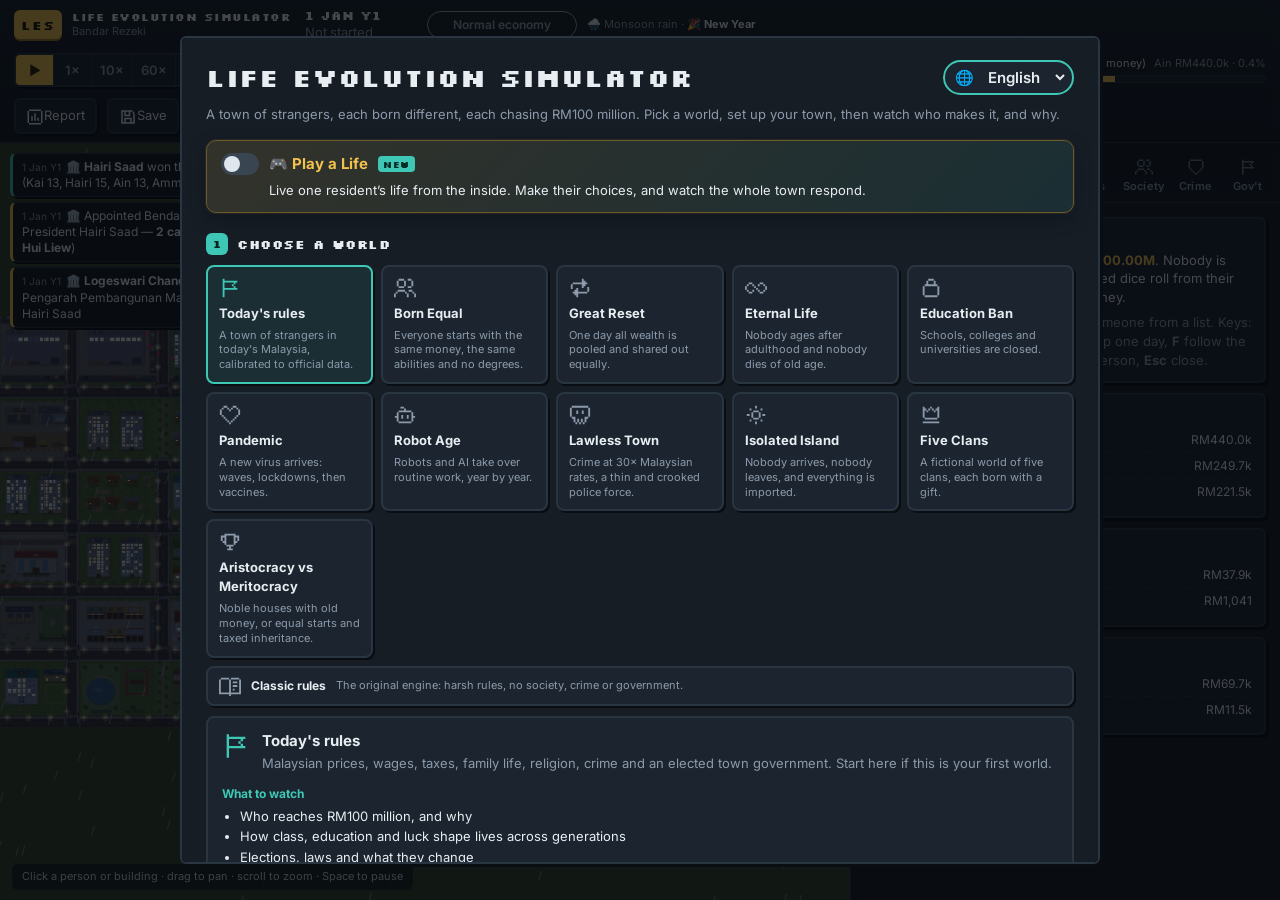
==== index.html @ 6467f747 "Art upgrade Phase 4: every home kind in every country ChatGPT batch P4 (modern furniture, MY/UK/US/C" ====
<!doctype html>
<html lang="en">
<head>
<meta charset="utf-8">
<meta name="viewport" content="width=device-width, initial-scale=1">
<title>Life Evolution Simulator</title>
<link rel="preconnect" href="https://fonts.googleapis.com">
<link rel="preconnect" href="https://fonts.gstatic.com" crossorigin>
<link href="https://fonts.googleapis.com/css2?family=Inter:wght@400;500;600;700&family=Silkscreen:wght@400;700&display=swap" rel="stylesheet">
<link rel="stylesheet" href="css/style.css">
</head>
<body>
<div id="app">
  <header id="topbar">
    <div class="brand">
      <div class="logo">LES</div>
      <div>
        <div class="title" data-i18n="ui.appTitle">Life Evolution Simulator</div>
        <div class="sub" id="town-sub">Bandar Rezeki · demo</div>
      </div>
    </div>
    <div class="clock">
      <div id="date-text">1 Jan Y1</div>
      <div id="time-text" class="muted">06:00</div>
    </div>
    <div id="scn-badge" class="hidden"></div>
    <button id="play-badge" class="play-badge hidden" type="button"></button>
    <div id="town-switch" class="hidden" role="group" aria-label="Town" data-i18n-aria="ui.aria.town"></div>
    <div id="regime" class="badge">Normal economy</div>
    <div id="mood" class="infl"></div>
    <div id="speed" class="speed" role="group" aria-label="Simulation speed" data-i18n-aria="ui.aria.speed"></div>
    <button id="btn-step" class="ghost" title="Advance one day (S)" data-i18n-title="ui.step.tip" data-i18n="ui.step">+1 day</button>
    <button id="btn-cast" class="ghost" title="Create your own person and add them to the town now (P). Your saved people are in the Leaders tab → ★ My cast." data-i18n-title="ui.cast.tip" data-i18n="ui.cast">＋ Person</button>
    <div id="kpis" class="kpis"></div>
    <div id="goal" class="goal"></div>
    <button id="btn-report" class="ghost" data-icon="chart" title="Open the simulation report in a new tab" data-i18n-title="ui.report.tip" data-i18n-aria="ui.report"><span data-i18n="ui.report">Report</span></button>
    <button id="btn-save" class="ghost" data-icon="save" title="Save this world to a file (load it from the New world screen)" data-i18n-title="ui.save.tip" data-i18n-aria="ui.save"><span data-i18n="ui.save">Save</span></button>
    <button id="btn-new" class="primary" title="Create a new world" data-i18n-title="ui.new.tip" data-i18n="ui.new">New world</button>
  </header>
  <main>
    <section id="map-wrap">
      <canvas id="map" aria-label="Town map. Click a person to inspect them." data-i18n-aria="ui.map.aria"></canvas>
      <div id="map-tools">
        <button data-z="in" title="Zoom in" aria-label="Zoom in" data-i18n-title="ui.zoomIn" data-i18n-aria="ui.zoomIn" data-icon="plus"></button>
        <button data-z="out" title="Zoom out" aria-label="Zoom out" data-i18n-title="ui.zoomOut" data-i18n-aria="ui.zoomOut" data-icon="minus"></button>
        <button data-z="fit" title="Fit town" aria-label="Fit town" data-i18n-title="ui.fit" data-i18n-aria="ui.fit" data-icon="expand"></button>
        <div class="vol-wrap">
          <button data-z="sound" id="btn-sound" title="Music &amp; sound effects (off by default)" aria-label="Sound" data-i18n-title="ui.sound.tip" data-i18n-aria="ui.sound" data-icon="volume-x"></button>
          <div id="vol-pop" class="hidden">
            <label title="Music volume" data-i18n-title="ui.vol.music">🎵<input type="range" id="vol-music" min="0" max="100" step="1" aria-label="Music volume" data-i18n-aria="ui.vol.music"></label>
            <label title="Sound effects volume" data-i18n-title="ui.vol.sfx">🔔<input type="range" id="vol-sfx" min="0" max="100" step="1" aria-label="Sound effects volume" data-i18n-aria="ui.vol.sfx"></label>
          </div>
        </div>
        <select id="overlay" title="Map overlay" aria-label="Map overlay" data-i18n-title="ui.overlay" data-i18n-aria="ui.overlay"></select>
        <button data-z="director" id="btn-director" title="Director mode: the camera jumps to the most interesting moments" aria-label="Director mode" data-i18n-title="ui.director.tip" data-i18n-aria="ui.director" data-icon="film"></button>
        <button data-z="room" id="btn-room" title="Inside view: while you follow someone who is at home, see inside their home" aria-label="Inside view" data-i18n-title="ui.room.tip" data-i18n-aria="ui.room" data-icon="home"></button>
      </div>
      <div id="toasts" aria-live="polite"></div>
      <div id="tooltip" class="hidden"></div>
      <div id="caption" class="hidden"></div>
      <div id="room-note" class="hidden" data-i18n="ui.room.speed">Inside view resumes at 60× or slower</div>
      <div id="map-hint" data-i18n="ui.mapHint">Click a person or building · drag to pan · scroll to zoom · Space to pause</div>
    </section>
    <aside id="side">
      <nav id="tabs">
        <button data-tab="life" data-icon="human" title="Play a Life: your character" data-i18n-title="ui.tab.life.tip" class="hidden"><span data-i18n="life.tab">My life</span></button>
        <button data-tab="person" data-icon="user" title="The selected person" data-i18n-title="ui.tab.person.tip" class="active"><span data-i18n="ui.tab.person">Person</span></button>
        <button data-tab="leaders" data-icon="trophy" title="Leaderboards and search" data-i18n-title="ui.tab.leaders.tip"><span data-i18n="ui.tab.leaders">Leaders</span></button>
        <button data-tab="feed" data-icon="notes" title="What is happening in town" data-i18n-title="ui.tab.feed.tip"><span data-i18n="ui.tab.feed">Events</span></button>
        <button data-tab="place" data-icon="building" title="The selected building" data-i18n-title="ui.tab.place.tip"><span data-i18n="ui.tab.place">Place</span></button>
        <button data-tab="stats" data-icon="chart" title="Town statistics and charts" data-i18n-title="ui.tab.stats.tip"><span data-i18n="ui.tab.stats">Stats</span></button>
        <button data-tab="society" data-icon="users" title="Class, ethnicity and religion" data-i18n-title="ui.tab.society.tip"><span data-i18n="ui.tab.society">Society</span></button>
        <button data-tab="crime" data-icon="shield" title="Crime, police and justice" data-i18n-title="ui.tab.crime.tip"><span data-i18n="ui.tab.crime">Crime</span></button>
        <button data-tab="gov" data-icon="flag" title="Government, council and treasury" data-i18n-title="ui.tab.gov.tip"><span data-i18n="ui.tab.gov">Gov't</span></button>
      </nav>
      <div id="tab-life" class="tab"></div>
      <div id="tab-person" class="tab active"></div>
      <div id="tab-leaders" class="tab">
        <div class="tab-tools">
          <input id="search" type="search" placeholder="Search people by name…" data-i18n-placeholder="ui.search" data-i18n-aria="ui.search" autocomplete="off">
          <div class="seg wrap" id="lb-mode"><button data-mode="alive" class="on" title="Richest people alive now" data-i18n-title="ui.lb.alive.tip" data-i18n="ui.lb.alive">💰 Richest</button><button data-mode="all" title="Highest net worth ever reached" data-i18n-title="ui.lb.all.tip" data-i18n="ui.lb.all">All-time</button><button data-mode="poor" title="The 10 adults with the lowest net worth now (debts count against it)" data-i18n-title="ui.lb.poor.tip" data-i18n="ui.lb.poor">📉 Poorest</button><button data-mode="happy" title="Happiest adults" data-i18n-title="ui.lb.happy.tip" data-i18n="ui.lb.happy">😊 Happiest</button><button data-mode="family" title="Most children" data-i18n-title="ui.lb.family.tip" data-i18n="ui.lb.family">👪 Family</button><button data-mode="fit" title="Fittest: average strength, endurance and agility" data-i18n-title="ui.lb.fit.tip" data-i18n="ui.lb.fit">💪 Fittest</button><button data-mode="goals" title="Most life goals achieved" data-i18n-title="ui.lb.goals.tip" data-i18n="ui.lb.goals">🎯 Goals</button><button data-mode="cast" title="Your own characters: create them and follow their lives" data-i18n-title="ui.lb.cast.tip" data-i18n="ui.lb.cast">★ My cast</button><button data-mode="marks" title="People and families you bookmarked" data-i18n-title="ui.lb.marks.tip" data-i18n="ui.lb.marks">🔖 Bookmarks</button></div>
        </div>
        <div id="lb-list"></div>
      </div>
      <div id="tab-feed" class="tab">
        <div class="tab-tools"><div class="seg wrap" id="feed-filter"></div><button class="ghost" id="btn-news" data-icon="news" title="The town newspaper: a front page every month" data-i18n-title="ui.news.tip"><span data-i18n="ui.news">Newspaper</span></button></div>
        <div id="feed-list"></div>
      </div>
      <div id="tab-place" class="tab"></div>
      <div id="tab-stats" class="tab"></div>
      <div id="tab-society" class="tab"></div>
      <div id="tab-crime" class="tab"></div>
      <div id="tab-gov" class="tab"></div>
    </aside>
  </main>
</div>
<div id="modal" class="modal hidden"><div class="modal-card" id="modal-card"></div></div>
<div id="error-banner" class="hidden"></div>

<script src="js/core/rng.js"></script>
<script src="js/core/util.js"></script>
<script src="js/core/i18n.js"></script>
<script src="js/i18n/en.js"></script>
<script src="js/data/countries/countries.js"></script>
<script src="js/data/countries/my.js"></script>
<script src="js/data/countries/uk.js"></script>
<script src="js/data/countries/us.js"></script>
<script src="js/data/countries/cn.js"></script>
<script src="js/data/content.js"></script>
<script src="js/data/params.js"></script>
<script src="js/data/town.js"></script>
<script src="js/data/region-map.js"></script>
<script src="js/sim/ledger.js"></script>
<script src="js/sim/systems.js"></script>
<script src="js/sim/person.js"></script>
<script src="js/sim/market.js"></script>
<script src="js/sim/actions.js"></script>
<script src="js/sim/labour.js"></script>
<script src="js/sim/finance.js"></script>
<script src="js/sim/family.js"></script>
<script src="js/sim/migration.js"></script>
<script src="js/sim/goals.js"></script>
<script src="js/sim/society.js"></script>
<script src="js/sim/crime.js"></script>
<script src="js/sim/government.js"></script>
<script src="js/sim/china.js"></script>
<script src="js/sim/news.js"></script>
<script src="js/sim/god.js"></script>
<script src="js/sim/services.js"></script>
<script src="js/sim/fiscal.js"></script>
<script src="js/sim/council.js"></script>
<script src="js/sim/scenarios.js"></script>
<script src="js/sim/region.js"></script>
<script src="js/sim/cast.js"></script>
<script src="js/sim/player.js"></script>
<script src="js/sim/player-child.js"></script>
<script src="js/sim/player-teen.js"></script>
<script src="js/sim/player-adult.js"></script>
<script src="js/sim/player-family.js"></script>
<script src="js/sim/player-society.js"></script>
<script src="js/sim/player-wellbeing.js"></script>
<script src="js/sim/player-senior.js"></script>
<script src="js/sim/player-flow.js"></script>
<script src="js/sim/player-catalog.js"></script>
<script src="js/sim/world.js"></script>
<script src="js/sim/save.js"></script>
<script src="js/sim/calibration.js"></script>
<script src="js/render/art.js"></script>
<script src="js/render/sprites.js"></script>
<script src="js/render/ambience.js"></script>
<script src="js/render/tiles.js"></script>
<script src="js/render/renderer.js"></script>
<script src="js/render/artpack.js"></script>
<script src="js/render/room.js"></script>
<script src="js/render/portrait.js"></script>
<script src="assets/art/art-P1A.js"></script>
<script src="assets/art/art-P1B.js"></script>
<script src="assets/art/art-P1B-R.js"></script>
<script src="assets/art/art-P3.js"></script>
<script src="assets/art/art-P4.js"></script>
<script src="js/render/region-view.js"></script>
<script src="js/ui/icons.js"></script>
<script src="js/ui/charts.js"></script>
<script src="js/ui/panels.js"></script>
<script src="js/ui/toasts.js"></script>
<script src="js/ui/places.js"></script>
<script src="js/ui/report.js"></script>
<script src="js/ui/news-ui.js"></script>
<script src="js/ui/compare.js"></script>
<script src="js/ui/minimap.js"></script>
<script src="js/ui/spectator.js"></script>
<script src="js/ui/extras.js"></script>
<script src="js/ui/society-ui.js"></script>
<script src="js/ui/crime-ui.js"></script>
<script src="js/ui/gov-ui.js"></script>
<script src="js/ui/audio.js"></script>
<script src="js/ui/cast-ui.js"></script>
<script src="js/ui/player-ui.js"></script>
<script src="js/ui/album.js"></script>
<script src="js/ui/life-story.js"></script>
<script src="js/ui/life-planner.js"></script>
<script src="js/ui/sheet.js"></script>
<script src="js/ui/setup.js"></script>
<script src="js/main.js"></script>
</body>
</html>
---- css/style.css ----
:root {
  --bg: #0f141a;
  --panel: #161d25;
  --panel-2: #1c252f;
  --line: #2a3542;
  --text: #e8edf2;
  --muted: #8c9aab;
  --gold: #f2c14e;
  --teal: #3ec7b5;
  --red: #ff6b6b;
  --green: #57d38c;
  --blue: #5aa9e6;
  --pixel: "Silkscreen", "Press Start 2P", monospace;
  --ui: Inter, system-ui, -apple-system, "Segoe UI", sans-serif;
  color-scheme: dark;
}
* { box-sizing: border-box; }
html, body { margin: 0; height: 100%; background: var(--bg); color: var(--text); font: 13px/1.45 var(--ui); overflow: hidden; }
button { font: inherit; color: inherit; cursor: pointer; }
.hidden { display: none !important; }
.muted { color: var(--muted); }
.gold { color: var(--gold); }
.pos { color: var(--green); }
.neg { color: var(--red); }

#app { display: flex; flex-direction: column; height: 100vh; }

/* ---------- Top bar ---------- */
#topbar {
  display: flex; align-items: center; gap: 14px; padding: 8px 14px; min-height: 58px;
  background: linear-gradient(180deg, #18212b, #131a22); border-bottom: 1px solid var(--line);
  flex-wrap: wrap;
}
.brand { display: flex; align-items: center; gap: 10px; margin-right: 4px; }
.logo { font: 700 13px var(--pixel); background: var(--gold); color: #1a1405; padding: 7px 7px 6px; border-radius: 6px; letter-spacing: 1px; box-shadow: 0 2px 0 #9b7a24; }
.title { font: 700 13px var(--pixel); letter-spacing: .5px; }
.sub { color: var(--muted); font-size: 11px; }
.clock { min-width: 96px; font-variant-numeric: tabular-nums; }
#date-text { font: 700 12px var(--pixel); }
.badge { padding: 4px 10px; border-radius: 999px; font-weight: 600; font-size: 12px; border: 1px solid currentColor; white-space: nowrap; }
.speed { display: flex; background: var(--panel-2); border: 1px solid var(--line); border-radius: 8px; overflow: hidden; }
.speed button { background: none; border: 0; padding: 6px 10px; font-weight: 600; color: var(--muted); border-right: 1px solid var(--line); min-width: 38px; }
.speed button:last-child { border-right: 0; }
.speed button:hover { color: var(--text); background: #243040; }
.speed button.on { background: var(--teal); color: #08221f; }
.speed button.pause.on { background: var(--gold); color: #2a1d00; }
button.ghost { background: var(--panel-2); border: 1px solid var(--line); border-radius: 8px; padding: 6px 10px; }
button.ghost:hover { border-color: var(--muted); }
button.primary { background: var(--gold); color: #241900; border: 0; border-radius: 8px; padding: 8px 14px; font-weight: 700; box-shadow: 0 2px 0 #9b7a24; }
button.primary:hover { filter: brightness(1.08); }
.kpis { display: flex; gap: 12px; margin-left: auto; }
.kpi { cursor: help; }
.kpi { text-align: right; }
.kpi .v { font-weight: 700; font-size: 14px; font-variant-numeric: tabular-nums; }
.kpi .l { color: var(--muted); font-size: 11px; }
.goal { min-width: 200px; max-width: 280px; }
@media (max-width: 2100px) { .title { font-size: 11px; } #topbar { gap: 10px; } }
@media (max-width: 1700px) { .kpi:nth-child(5), .kpi:nth-child(7) { display: none; } }
.goal .row { display: flex; justify-content: space-between; gap: 8px; font-size: 11px; }
.goal .bar { height: 8px; background: var(--panel-2); border: 1px solid var(--line); border-radius: 5px; overflow: hidden; margin-top: 3px; }
.goal .bar i { display: block; height: 100%; background: linear-gradient(90deg, #b8892a, var(--gold)); }
.goal.won .bar i { background: linear-gradient(90deg, var(--teal), var(--green)); }

/* ---------- Main ---------- */
main { flex: 1; display: flex; min-height: 0; }
#map-wrap { position: relative; flex: 1; min-width: 0; background: #5f8a45; }
#map { width: 100%; height: 100%; display: block; image-rendering: pixelated; cursor: grab; }
#map.dragging { cursor: grabbing; }
#map-tools { position: absolute; right: 12px; top: 12px; display: flex; flex-direction: column; gap: 6px; }
#map-tools button { width: 32px; height: 32px; border-radius: 8px; border: 1px solid var(--line); background: rgba(22,29,37,.9); font-size: 16px; }
#map-tools button:hover { border-color: var(--teal); }
.life-pic { display: flex; flex-direction: column; align-items: center; gap: 4px; }
.life-album { font-size: 11px; padding: 2px 6px; }
.album-life { margin: 12px 0 6px; }
.album-grid { display: grid; grid-template-columns: repeat(auto-fill, minmax(180px, 1fr)); gap: 10px; }
.album-photo { margin: 0; text-align: center; }
.album-photo canvas { width: 176px; height: 128px; image-rendering: pixelated; }
.album-photo figcaption { font-size: 11px; color: var(--muted, #9aa7b4); margin-top: 3px; }
.album-opt { font-size: 12px; display: flex; align-items: center; gap: 6px; }
#moment-card { position: absolute; right: 56px; bottom: 40px; z-index: 6; background: rgba(18,24,31,.95); border: 1px solid var(--line); border-radius: 8px; padding: 6px; box-shadow: 2px 2px 0 #0a0d11; cursor: pointer; animation: slidein .25s ease-out; max-width: 200px; }
#moment-card canvas { width: 176px; height: 128px; image-rendering: pixelated; display: block; }
#moment-card .mc-text { font-size: 12px; margin-top: 4px; text-align: center; }
#room-note { position: absolute; left: 50%; bottom: 36px; transform: translateX(-50%); background: rgba(15,20,26,.85); border: 1px solid var(--line); padding: 4px 10px; border-radius: 6px; color: #e8dcc0; font-size: 12px; pointer-events: none; }
#map-hint { position: absolute; left: 12px; bottom: 10px; background: rgba(15,20,26,.75); padding: 5px 10px; border-radius: 6px; color: #cbd5df; font-size: 11px; pointer-events: none; }
#tooltip { position: absolute; pointer-events: none; background: rgba(15,20,26,.95); border: 1px solid var(--line); padding: 7px 9px; border-radius: 8px; font-size: 12px; max-width: 260px; z-index: 5; }
#tooltip b { display: block; }
/* Pop-ups: small cards in the map's top-left corner, at most 3 (see js/ui/toasts.js) */
#toasts { position: absolute; left: 10px; top: 10px; display: flex; flex-direction: column; gap: 5px; width: 320px; max-width: calc(100% - 64px); z-index: 6; pointer-events: none; }
.toast { pointer-events: auto; background: rgba(18,24,31,.94); border: 1px solid var(--line); border-left: 3px solid var(--gold); border-radius: 6px; padding: 5px 9px; font-size: 12px; line-height: 1.35; box-shadow: 2px 2px 0 #0a0d11; animation: slidein .25s ease-out; cursor: pointer; transition: opacity .3s, transform .3s; }
.toast:hover { border-color: var(--muted); border-left-color: var(--gold); }
.toast.big { border-left-color: var(--teal); }
.toast.big:hover { border-left-color: var(--teal); }
.toast .t { font-size: 10px; color: var(--muted); margin-right: 2px; }
.toast.out { opacity: 0; transform: translateX(-10px); }
/* Narrow screens: one line with the newest pop-up only, so the map stays visible */
@media (max-width: 599px) {
  #toasts { left: 6px; top: 6px; max-width: calc(100% - 52px); width: auto; right: 52px; }
  .toast { display: none; white-space: nowrap; overflow: hidden; text-overflow: ellipsis; padding: 4px 8px; font-size: 11px; }
  .toast:not(.out):last-child { display: block; }
}
@keyframes slidein { from { transform: translateX(-12px); opacity: 0; } to { transform: none; opacity: 1; } }

/* ---------- Side panel ---------- */
#side { position: relative; width: var(--side-w, clamp(430px, 25vw, 560px)); max-width: 60vw; display: flex; flex-direction: column; background: var(--panel); border-left: 1px solid var(--line); min-height: 0; }
#tabs { display: flex; border-bottom: 1px solid var(--line); }
#tabs button { flex: 1; background: none; border: 0; padding: 11px 2px; color: var(--muted); font-weight: 600; border-bottom: 2px solid transparent; }
#tabs button.active { color: var(--text); border-bottom-color: var(--teal); }
.tab { display: none; flex: 1; overflow-y: auto; padding: 14px; min-height: 0; }
.tab.active { display: block; }
.tab-tools { display: flex; gap: 8px; margin-bottom: 10px; flex-wrap: wrap; }
input[type=search], input[type=text], input[type=number], select {
  background: var(--panel-2); border: 1px solid var(--line); color: var(--text); border-radius: 8px; padding: 7px 9px; font: inherit; min-width: 0;
}
input:focus, select:focus, button:focus-visible { outline: 2px solid var(--teal); outline-offset: 1px; }
#search { flex: 1; }
.seg { display: flex; border: 1px solid var(--line); border-radius: 8px; overflow: hidden; }
.seg.wrap { flex-wrap: wrap; border: 0; gap: 4px; }
.seg button { background: var(--panel-2); border: 0; padding: 6px 9px; color: var(--muted); font-size: 12px; }
.seg.wrap button { border: 1px solid var(--line); border-radius: 999px; }
.seg button.on { background: var(--teal); color: #08221f; font-weight: 600; }

.card { background: var(--panel-2); border: 1px solid var(--line); border-radius: 10px; padding: 11px 12px; margin-bottom: 10px; }
.card h3 { margin: 0 0 8px; font: 700 10px var(--pixel); letter-spacing: .6px; color: var(--muted); text-transform: uppercase; display: flex; justify-content: space-between; align-items: center; }
.card h3 small { font: 500 11px var(--ui); text-transform: none; letter-spacing: 0; }

/* Person header */
.p-head { display: flex; gap: 12px; align-items: center; margin-bottom: 10px; }
.portrait { width: 64px; height: 88px; image-rendering: pixelated; background: radial-gradient(circle at 50% 40%, #2b394a, #18212b); border: 1px solid var(--line); border-radius: 10px; flex: none; }
.p-head h2 { margin: 0; font-size: 18px; line-height: 1.2; }
.p-head .meta { color: var(--muted); font-size: 12px; }
.p-head .status { margin-top: 3px; font-weight: 500; }
.chips { display: flex; gap: 6px; flex-wrap: wrap; margin-top: 6px; }
.chip { font-size: 11px; padding: 2px 8px; border-radius: 999px; border: 1px solid var(--line); background: #141b23; white-space: nowrap; }
.chip.strat { border-color: var(--c); color: var(--c); }
.chip.dead { border-color: var(--red); color: var(--red); }
/* Side panel resize grip (left edge) */
#side-grip { position: absolute; left: -4px; top: 0; bottom: 0; width: 8px; cursor: col-resize; z-index: 5; touch-action: none; }
#side-grip::after { content: ''; position: absolute; left: 3px; top: 0; bottom: 0; width: 2px; background: transparent; transition: background .15s; }
#side-grip:hover::after, #side-grip.dragging::after, #side-grip:focus-visible::after { background: var(--teal); }
#side-grip:focus-visible { outline: none; }
/* Person toolbar: icon buttons + More menu */
.p-toolbar { display: flex; align-items: center; gap: 5px; margin: -2px 0 10px; flex-wrap: wrap; }
.p-toolbar .sp { flex: 1; }
.p-toolbar .tb { font-size: 15px; line-height: 1; padding: 5px 8px; min-width: 34px; height: 30px; background: var(--panel-2); border: 1px solid var(--line); border-radius: 8px; color: var(--text); }
.p-toolbar .tb:hover { border-color: var(--muted); }
.p-toolbar .tb.on { border-color: var(--teal); background: #173331; }
.p-toolbar .tb.more { font-size: 12px; color: var(--muted); }
.p-more { position: relative; }
.p-more-menu { position: absolute; top: calc(100% + 4px); left: 0; z-index: 20; min-width: 170px; background: var(--panel); border: 1px solid var(--line); border-radius: 8px; padding: 4px; box-shadow: 0 8px 24px rgba(0,0,0,.45); display: flex; flex-direction: column; }
.p-more-menu button { text-align: left; background: none; border: 0; border-radius: 6px; padding: 7px 9px; color: var(--text); font-size: 12px; }
.p-more-menu button:hover, .p-more-menu button:focus-visible { background: var(--panel-2); }
.p-more-menu button.on { color: var(--teal); }
/* Town at a glance / key places */
.glance h3 .help-btn { font: 700 12px var(--ui); width: 24px; height: 22px; padding: 0; border-radius: 999px; }
.glance h3 .help-btn.on { border-color: var(--teal); color: var(--teal); }
.glance-help { background: #141b23; border: 1px solid var(--line); border-radius: 8px; padding: 8px 10px; margin-bottom: 8px; font-size: 12px; }
.glance-sec { font-size: 11px; font-weight: 700; color: var(--muted); margin: 10px 0 2px; }
.glance-sec:first-of-type { margin-top: 0; }
.glance-ev li span:first-child { min-width: 0; }
.glance-ev li span:last-child, .glance-race li > span:last-child { white-space: nowrap; flex: none; }
.glance-trend { margin-top: 2px; }
.list-plain li.clickable { cursor: pointer; border-radius: 6px; }
.list-plain li.clickable:hover, .list-plain li.clickable:focus-visible { background: #1d2731; }
.places-list li { padding: 5px 6px; }
/* Leaders: strategy colour key */
.lb-legend { display: flex; flex-wrap: wrap; gap: 4px 10px; font-size: 11px; color: var(--muted); padding: 0 4px 8px; margin-bottom: 4px; border-bottom: 1px solid var(--line); }
.lb-legend span { display: inline-flex; align-items: center; gap: 4px; }
.lb-legend i { width: 10px; height: 10px; border-radius: 3px; display: inline-block; }

.networth { display: flex; align-items: baseline; justify-content: space-between; }
.networth .big { font-size: 24px; font-weight: 700; font-variant-numeric: tabular-nums; }
.grid2 { display: grid; grid-template-columns: 1fr 1fr; gap: 4px 14px; margin-top: 8px; font-size: 12px; }
.grid2 div { display: flex; justify-content: space-between; gap: 8px; }
.grid2 span:last-child { font-variant-numeric: tabular-nums; }
.progress { height: 6px; background: #121920; border-radius: 4px; overflow: hidden; margin-top: 8px; }
.progress i { display: block; height: 100%; background: var(--gold); }

.bars .row { display: grid; grid-template-columns: 96px 1fr 38px; align-items: center; gap: 8px; margin: 4px 0; font-size: 12px; }
.bars .track { position: relative; height: 8px; background: #121920; border-radius: 4px; overflow: hidden; }
.bars .fill { position: absolute; left: 0; top: 0; bottom: 0; border-radius: 4px; }
.bars .pot { position: absolute; top: -2px; bottom: -2px; width: 2px; background: #f4f1e8; opacity: .8; }
.bars .num { text-align: right; font-variant-numeric: tabular-nums; color: var(--muted); }

.why-slot { margin-bottom: 8px; }
.why-slot .hd { display: flex; justify-content: space-between; font-size: 12px; margin-bottom: 4px; }
.why-opt { display: grid; grid-template-columns: 1fr 70px 40px; gap: 8px; align-items: center; font-size: 12px; padding: 1px 0; }
.why-opt.chosen { font-weight: 700; color: var(--teal); }
.why-opt .track { height: 6px; background: #121920; border-radius: 3px; overflow: hidden; }
.why-opt .track i { display: block; height: 100%; background: var(--blue); }
.why-opt.chosen .track i { background: var(--teal); }
.why-opt .pct { text-align: right; font-variant-numeric: tabular-nums; color: var(--muted); }

.tiers .row { display: grid; grid-template-columns: 74px 1fr auto; gap: 8px; align-items: center; padding: 4px 0; border-bottom: 1px dashed var(--line); font-size: 12px; }
.tiers .row:last-child { border-bottom: 0; }
.pips { display: inline-flex; gap: 2px; margin-right: 6px; vertical-align: middle; }
.pips i { width: 7px; height: 7px; border-radius: 2px; background: #2a3542; }
.pips i.on { background: var(--gold); }
.fx { color: var(--muted); font-size: 11px; }

.list-plain { list-style: none; margin: 0; padding: 0; }
.list-plain li { padding: 4px 0; border-bottom: 1px dashed var(--line); font-size: 12px; display: flex; justify-content: space-between; gap: 8px; }
.list-plain li:last-child { border-bottom: 0; }
a.plink, .plink { color: var(--teal); cursor: pointer; text-decoration: none; }
a.plink:hover { text-decoration: underline; }
.plink.dead { color: var(--muted); text-decoration: line-through; }

.story li { display: grid; grid-template-columns: 74px 1fr; gap: 8px; justify-content: start; }
.story .when { color: var(--muted); font-variant-numeric: tabular-nums; }
.story li.imp1 .what { color: #f4f1e8; }
.story li.imp2 .what, .story li.imp3 .what { color: var(--gold); font-weight: 600; }
.story li.imp0 .what { color: #b4c0cc; }

canvas.chart { width: 100%; height: 150px; display: block; }
canvas.chart.tall { height: 190px; }

/* Leaderboard */
.lb-row { display: grid; grid-template-columns: 26px 22px 1fr auto; gap: 8px; align-items: center; padding: 7px 8px; border-radius: 8px; cursor: pointer; }
.lb-row:hover { background: var(--panel-2); }
.lb-row.sel { background: #1d3a3a; }
.lb-row .rank { font: 700 11px var(--pixel); color: var(--muted); text-align: right; }
.lb-row .rank.top { color: var(--gold); }
.lb-row .dot { width: 14px; height: 14px; border-radius: 4px; }
.lb-row .nm { font-weight: 600; }
.lb-row .sub { color: var(--muted); font-size: 11px; }
.lb-row .val { font-weight: 700; font-variant-numeric: tabular-nums; text-align: right; }

/* Feed */
.feed-row { display: grid; grid-template-columns: 70px 20px 1fr; gap: 6px; padding: 6px 4px; border-bottom: 1px solid #1f2933; font-size: 12px; cursor: pointer; }
.feed-row:hover { background: var(--panel-2); }
.feed-row .when { color: var(--muted); font-variant-numeric: tabular-nums; }
.feed-row.imp2 .txt, .feed-row.imp3 .txt { color: var(--gold); font-weight: 600; }
.feed-row .nm { color: var(--teal); font-weight: 600; }

/* Stats */
.stat-grid { display: grid; grid-template-columns: repeat(3, 1fr); gap: 8px; margin-bottom: 10px; }
.stat { background: var(--panel-2); border: 1px solid var(--line); border-radius: 10px; padding: 8px 10px; }
.stat .v { font-size: 16px; font-weight: 700; font-variant-numeric: tabular-nums; }
.stat .l { color: var(--muted); font-size: 11px; }
.note { color: var(--muted); font-size: 11px; margin-top: 6px; }

/* Modal */
.modal { position: fixed; inset: 0; background: rgba(5,8,12,.72); display: flex; align-items: center; justify-content: center; z-index: 35; padding: 16px; } /* above the phone's bottom panel (30), below the report (40) */
.modal-card { width: min(760px, 100%); max-height: 92vh; overflow-y: auto; background: var(--panel); border: 1px solid var(--line); border-radius: 14px; padding: 22px 24px; box-shadow: 0 20px 60px rgba(0,0,0,.5); }
.modal-card h1 { font: 700 18px var(--pixel); margin: 0 0 4px; }
.modal-card .lead { color: var(--muted); margin: 0 0 16px; }
.form-grid { display: grid; grid-template-columns: 1fr 1fr; gap: 12px 18px; }
.field label { display: block; font-size: 12px; color: var(--muted); margin-bottom: 4px; font-weight: 600; }
.field input, .field select { width: 100%; }
.field .help { font-size: 11px; color: var(--muted); margin-top: 3px; }
.msgs { margin-top: 14px; }
.msg { padding: 8px 10px; border-radius: 8px; margin-bottom: 6px; font-size: 12px; }
.msg.block { background: #3a1d1f; border: 1px solid #7a2e33; color: #ffb3b3; }
.msg.warn { background: #3a3119; border: 1px solid #7a6526; color: #ffe2a0; }
.modal-actions { display: flex; justify-content: flex-end; gap: 10px; margin-top: 18px; align-items: center; }
.modal-actions .spacer { flex: 1; }
/* The language picker sits at the top right of the setup screen, beside the title (owner, Nov 2026). */
.set-head { display: flex; align-items: flex-start; justify-content: space-between; gap: 10px; flex-wrap: wrap; margin-bottom: 10px; }
.set-head h1 { flex: 1 1 auto; min-width: 0; font-size: 26px; line-height: 35px; margin: 0; } /* as tall as the language pill beside it */
@media (max-width: 600px) { .set-head h1 { font-size: 20px; line-height: 28px; } } /* phones: two lines, not three */
.set-lang { display: inline-flex; align-items: center; gap: 6px; color: var(--text); flex: none; margin-left: auto;
  background: var(--panel-2); border: 2px solid var(--teal); border-radius: 999px; padding: 3px 4px 3px 10px; font-size: 15px; }
.set-lang select { width: auto; border: 0; background: transparent; color: var(--text); font-weight: 600; padding: 2px 4px; cursor: pointer; }
.set-lang select option { color: #111; background: #fff; } /* the open list is drawn by the system with a light background */
.set-lang:focus-within { box-shadow: 0 0 0 2px rgba(62,199,181,.35); }
/* Interface languages (js/core/i18n.js): the pixel font has no CJK glyphs, so Chinese text uses system fonts. */
html:lang(zh-Hans) { --ui: Inter, "Microsoft YaHei", "PingFang SC", "Noto Sans SC", system-ui, sans-serif; --pixel: "Silkscreen", "Microsoft YaHei", "PingFang SC", "Noto Sans SC", monospace; }
html:lang(ja) { --ui: Inter, "Yu Gothic UI", "Yu Gothic", Meiryo, "Hiragino Sans", "Noto Sans JP", system-ui, sans-serif; --pixel: "Silkscreen", "Yu Gothic UI", Meiryo, "Hiragino Sans", "Noto Sans JP", monospace; }
html:lang(ko) { --ui: Inter, "Malgun Gothic", "Apple SD Gothic Neo", "Noto Sans KR", system-ui, sans-serif; --pixel: "Silkscreen", "Malgun Gothic", "Apple SD Gothic Neo", "Noto Sans KR", monospace; }
html:is(:lang(zh-Hans), :lang(ja), :lang(ko)) .card h3 { letter-spacing: 0; }
/* Chinese layout (PL-17 review): Chinese characters are dense and hard to read below 12px, and the pixel font's
   letter-spacing and capitals do nothing for them. English keeps its own sizes; these rules apply only in Chinese. */
html:is(:lang(zh-Hans), :lang(ja), :lang(ko)) body { line-height: 1.55; }
html:is(:lang(zh-Hans), :lang(ja), :lang(ko)) .card h3, html:is(:lang(zh-Hans), :lang(ja), :lang(ko)) .set-group, html:is(:lang(zh-Hans), :lang(ja), :lang(ko)) .story-year, html:is(:lang(zh-Hans), :lang(ja), :lang(ko)) .life-era h5,
html:is(:lang(zh-Hans), :lang(ja), :lang(ko)) .cap-when { font-size: 12.5px; letter-spacing: 0; text-transform: none; font-family: var(--ui); }
/* The pixel font has Latin letters only: next to Chinese it looks uneven, so headings and the date use the UI font. */
html:is(:lang(zh-Hans), :lang(ja), :lang(ko)) #date-text, html:is(:lang(zh-Hans), :lang(ja), :lang(ko)) .set-step, html:is(:lang(zh-Hans), :lang(ja), :lang(ko)) .title, html:is(:lang(zh-Hans), :lang(ja), :lang(ko)) .report-bar .report-title { font-family: var(--ui); }
html:is(:lang(zh-Hans), :lang(ja), :lang(ko)) .set-step, html:is(:lang(zh-Hans), :lang(ja), :lang(ko)) .title { letter-spacing: 0; }
html:is(:lang(zh-Hans), :lang(ja), :lang(ko)) .card h3 small, html:is(:lang(zh-Hans), :lang(ja), :lang(ko)) .sub, html:is(:lang(zh-Hans), :lang(ja), :lang(ko)) .kpi .l, html:is(:lang(zh-Hans), :lang(ja), :lang(ko)) .goal .row,
html:is(:lang(zh-Hans), :lang(ja), :lang(ko)) .chip, html:is(:lang(zh-Hans), :lang(ja), :lang(ko)) .glance-sec, html:is(:lang(zh-Hans), :lang(ja), :lang(ko)) .lb-legend, html:is(:lang(zh-Hans), :lang(ja), :lang(ko)) .fx,
html:is(:lang(zh-Hans), :lang(ja), :lang(ko)) .lb-row .sub, html:is(:lang(zh-Hans), :lang(ja), :lang(ko)) .stat .l, html:is(:lang(zh-Hans), :lang(ja), :lang(ko)) .field .help, html:is(:lang(zh-Hans), :lang(ja), :lang(ko)) .infl,
html:is(:lang(zh-Hans), :lang(ja), :lang(ko)) .scn-card small, html:is(:lang(zh-Hans), :lang(ja), :lang(ko)) .region-cmp td, html:is(:lang(zh-Hans), :lang(ja), :lang(ko)) .region-cmp th,
html:is(:lang(zh-Hans), :lang(ja), :lang(ko)) #town-switch button, html:is(:lang(zh-Hans), :lang(ja), :lang(ko)) #lb-mode.seg.wrap button, html:is(:lang(zh-Hans), :lang(ja), :lang(ko)) .life-keys,
html:is(:lang(zh-Hans), :lang(ja), :lang(ko)) .school-cmp th, html:is(:lang(zh-Hans), :lang(ja), :lang(ko)) .life-tile small, html:is(:lang(zh-Hans), :lang(ja), :lang(ko)) .toast .m { font-size: 12px; }
html:is(:lang(zh-Hans), :lang(ja), :lang(ko)) .note { font-size: 12px; line-height: 1.65; }
html:is(:lang(zh-Hans), :lang(ja), :lang(ko)) .toast .t, html:is(:lang(zh-Hans), :lang(ja), :lang(ko)) .life-ring small, html:is(:lang(zh-Hans), :lang(ja), :lang(ko)) .story-kin small, html:is(:lang(zh-Hans), :lang(ja), :lang(ko)) .plan-ticks,
html:is(:lang(zh-Hans), :lang(ja), :lang(ko)) .plan-tags span, html:is(:lang(zh-Hans), :lang(ja), :lang(ko)) .plan-act small.neg, html:is(:lang(zh-Hans), :lang(ja), :lang(ko)) .life-choices button small { font-size: 11px; }
html:is(:lang(zh-Hans), :lang(ja), :lang(ko)) .play-new { font-size: 10px; letter-spacing: 0; }
html:is(:lang(zh-Hans), :lang(ja), :lang(ko)) #tabs button { font-size: 12px; letter-spacing: 0; }
html:is(:lang(zh-Hans), :lang(ja), :lang(ko)) .life-views button, html:is(:lang(zh-Hans), :lang(ja), :lang(ko)) .title { font-size: 12px; }
html:is(:lang(zh-Hans), :lang(ja), :lang(ko)) #side small, html:is(:lang(zh-Hans), :lang(ja), :lang(ko)) .modal-card small { font-size: max(11.5px, .85em); }
html:is(:lang(zh-Hans), :lang(ja), :lang(ko)) .paper small { letter-spacing: 0; font-size: 11px; }
html:is(:lang(zh-Hans), :lang(ja), :lang(ko)) .paper p, html:is(:lang(zh-Hans), :lang(ja), :lang(ko)) .paper-h { line-height: 1.6; }
/* Mixed Chinese and English (names, RM amounts): break between characters, never in the middle of a number. */
html:is(:lang(zh-Hans), :lang(ja), :lang(ko)) #side, html:is(:lang(zh-Hans), :lang(ja), :lang(ko)) .modal-card, html:is(:lang(zh-Hans), :lang(ja), :lang(ko)) .toast { line-break: strict; overflow-wrap: anywhere; }
/* Korean writes spaces between words: break lines there, not inside a word. */
html:lang(ko) #side, html:lang(ko) .modal-card, html:lang(ko) .toast { word-break: keep-all; }

#error-banner { position: fixed; left: 50%; bottom: 16px; transform: translateX(-50%); background: #3a1d1f; border: 1px solid #a33; color: #ffd0d0; padding: 10px 14px; border-radius: 10px; z-index: 50; max-width: 80vw; }

@media (max-width: 1200px) {
  .kpis { display: none; }
  #side { width: var(--side-w, 360px); }
}
@media (max-width: 760px) {
  main { flex-direction: column; position: relative; }
  #map-wrap { flex: 1; min-height: 0; }
  /* PL-14: the side panel is a sheet over the map (js/ui/sheet.js): min / half / full */
  #side { position: absolute; left: 0; right: 0; bottom: 0; z-index: 30; width: 100%; max-width: none; height: 48%; border-left: 0; border-top: 1px solid var(--line);
    border-radius: 16px 16px 0 0; box-shadow: 0 -10px 30px rgba(0,0,0,.55); transition: height .2s ease; }
  body.sheet-full #side { height: calc(100% - 8px); }
  body.sheet-min #side { height: 112px; }
  .sheet-grip { display: block; }
  #map-hint { display: none; }
  #side-grip { display: none; }
  .form-grid { grid-template-columns: 1fr; }
  .goal { display: none; }
}
.speed button.night.on { background: #3d3a7a; color: #e8e4ff; }
.speed button.turbo.on { background: #6b4e12; color: #ffe08a; }
.speed button { padding: 6px 8px; }
.infl { font-size: 11px; color: var(--muted); white-space: nowrap; }
.infl b { color: var(--text); }
.set-group { font: 700 11px var(--pixel); color: var(--teal); letter-spacing: .6px; margin: 16px 0 8px; text-transform: uppercase; }
/* Setup: steps, scenario cards and the chosen scenario's details */
.modal-card.setup { width: min(920px, 100%); }
.set-step { display: flex; align-items: center; gap: 9px; font: 700 13px var(--pixel); letter-spacing: .5px; margin: 20px 0 10px; }
.set-step span { display: inline-grid; place-items: center; width: 22px; height: 22px; border-radius: 6px; background: var(--teal); color: #08221f; font-size: 11px; }
.scn-grid { display: grid; grid-template-columns: repeat(auto-fill, minmax(150px, 1fr)); gap: 8px; }
.scn-card { display: flex; flex-direction: column; align-items: flex-start; gap: 5px; text-align: left; padding: 10px 11px; min-height: 104px;
  background: var(--panel-2); border: 2px solid var(--line); border-radius: 8px; box-shadow: 2px 2px 0 #0a0d11; color: var(--text); transition: border-color .15s, background .15s; }
.scn-card .px-icon { color: var(--muted); }
.scn-card b { font-size: 13px; }
.scn-card small { color: var(--muted); font-size: 11px; line-height: 1.35; }
.scn-card.mini { grid-column: 1 / -1; flex-direction: row; align-items: center; min-height: 0; padding: 7px 11px; gap: 10px; }
.scn-card.mini b { font-size: 12px; } .scn-card.mini small { font-size: 11px; }
@media (min-width: 900px) { .scn-grid { grid-template-columns: repeat(5, minmax(0, 1fr)); } }
.scn-card:hover { border-color: #3d4b5c; background: #212c38; }
.scn-card.on { border-color: var(--teal); background: rgba(62,199,181,.1); }
.scn-card.on .px-icon { color: var(--teal); }
.scn-detail { margin-top: 10px; background: var(--panel-2); border: 2px solid var(--line); border-radius: 8px; padding: 12px 14px; }
.scn-head { display: flex; gap: 12px; align-items: flex-start; }
.scn-head .px-icon { color: var(--teal); margin-top: 2px; }
.scn-head b { font-size: 15px; }
.scn-head p { margin: 3px 0 0; color: var(--muted); }
.scn-cols { display: grid; grid-template-columns: 1fr 1fr; gap: 14px; margin-top: 8px; }
.scn-cols h4 { margin: 4px 0; font-size: 12px; color: var(--teal); }
.scn-cols ul { margin: 0; padding-left: 18px; color: var(--text); }
.scn-cols li { margin: 2px 0; }
.scn-opts { display: grid; gap: 8px; }
.seed-row { display: flex; gap: 6px; } .seed-row input { flex: 1; } .seed-row button { padding: 4px 10px; }
.set-adv summary { display: flex; align-items: center; gap: 8px; }
.set-adv summary span { font-weight: 400; font-size: 12px; }
@media (max-width: 760px) { .scn-cols { grid-template-columns: 1fr; } .scn-grid { grid-template-columns: repeat(2, 1fr); } }
/* Scenario badge in the top bar and its card in the Stats tab */
#town-switch { display: flex; gap: 3px; }
.region-cmp td, .region-cmp th { font-size: 11px; padding: 3px 4px; } .region-cmp tr.on td { background: rgba(62,199,181,.08); }
#town-switch button { background: var(--panel-2); border: 2px solid var(--line); border-radius: 6px; padding: 3px 8px; font-size: 11px; color: var(--muted); white-space: nowrap; }
#town-switch button small { opacity: .7; }
#town-switch button.on { border-color: var(--teal); color: var(--text); background: rgba(62,199,181,.12); }
#scn-badge { display: inline-flex; align-items: center; gap: 5px; padding: 3px 8px; border-radius: 6px; background: rgba(62,199,181,.14); color: var(--teal); font-size: 11px; font-weight: 600; white-space: nowrap; }
.scn-status { margin: 4px 0 6px; }
.set-adv { margin-top: 16px; border: 1px solid var(--line); border-radius: 10px; padding: 8px 12px; }
.set-adv summary { cursor: pointer; font-weight: 600; color: var(--muted); }
.set-adv .form-grid { margin-top: 10px; }

/* Bursa screen */
.modal-card.wide { width: min(1180px, 100%); }
.bursa-head { display: flex; justify-content: space-between; align-items: center; margin-bottom: 10px; }
.bursa-head h1 { margin: 0; }
#bursa-range { display: inline-flex; margin: 4px 0 6px; }
.bursa-grid { display: grid; grid-template-columns: 1.6fr 1fr; gap: 14px; margin-top: 10px; }
.bursa-table { width: 100%; border-collapse: collapse; font-size: 12px; }
.bursa-table th { text-align: left; color: var(--muted); font-weight: 600; padding: 4px 6px; border-bottom: 1px solid var(--line); }
.bursa-table td { padding: 5px 6px; border-bottom: 1px solid #1f2933; vertical-align: top; }
.bursa-table td.num { text-align: right; font-variant-numeric: tabular-nums; white-space: nowrap; }
.bursa-table tr { cursor: pointer; }
.bursa-table tr:hover, .bursa-table tr.sel { background: #1d2a36; }
@media (max-width: 900px) { .bursa-grid { grid-template-columns: 1fr; } }

/* Director captions */
#caption { position: absolute; left: 50%; bottom: 46px; transform: translateX(-50%); width: min(620px, 90%); background: rgba(12,16,22,.92); border: 1px solid var(--line); border-top: 3px solid var(--gold); border-radius: 12px; padding: 12px 16px; z-index: 7; box-shadow: 0 10px 30px rgba(0,0,0,.4); animation: slidein .3s ease-out; }
.cap-when { font: 700 10px var(--pixel); color: var(--gold); letter-spacing: .5px; }
.cap-text { font-size: 16px; font-weight: 600; margin: 4px 0; }
.cap-ctx { color: var(--muted); font-size: 12px; }
#map-tools button.on { border-color: var(--gold); background: #3a3119; }

/* Family tree, compare, overlay select */
svg.ftree { width: 100%; height: auto; margin-bottom: 6px; }
.fnode { cursor: pointer; }
.fnode:hover rect { fill: #24323f; }
table.cmp { width: 100%; border-collapse: collapse; font-size: 12px; }
table.cmp td, table.cmp th { padding: 3px 6px; border-bottom: 1px dashed var(--line); text-align: left; }
table.cmp th { overflow-wrap: anywhere; } /* a long header word (Spanish "concedidas") may break rather than push the table off the panel */
html:lang(es) table.cmp td, html:lang(es) table.cmp th { padding: 3px 4px; }
#overlay { width: 32px; height: 32px; padding: 0 2px; font-size: 11px; border-radius: 8px; background: rgba(22,29,37,.9); }
#overlay:focus { width: 180px; }

/* Pixel UI skin: chunky borders and hard drop shadows */
.card, .stat, .modal-card, .kpi-chip { border-width: 2px; border-radius: 6px; box-shadow: 3px 3px 0 #0a0d11; }
button.ghost, .speed, .seg { border-width: 2px; border-radius: 6px; box-shadow: 2px 2px 0 #0a0d11; }
button.ghost:active, button.primary:active { transform: translate(2px, 2px); box-shadow: none; }
button.primary { border-radius: 6px; box-shadow: 3px 3px 0 #7d5f17; }
/* Tabs: an icon above a short label, evenly spaced; four per row when the panel is narrow */
#tabs { display: grid; grid-template-columns: repeat(8, minmax(0, 1fr)); gap: 3px; padding: 7px 8px 0; background: linear-gradient(180deg, #131a21, var(--panel)); }
#tabs button { display: flex; flex-direction: column; align-items: center; justify-content: center; gap: 5px; padding: 8px 2px 8px; min-width: 0;
  font: 600 11px/1 var(--ui); letter-spacing: .2px; color: var(--muted); border-radius: 8px 8px 0 0; border-bottom: 2px solid transparent; transition: background .15s, color .15s; }
#tabs button span { max-width: 100%; overflow: hidden; text-overflow: ellipsis; white-space: nowrap; }
#tabs button .px-icon { width: 18px; height: 18px; opacity: .75; }
#tabs button:hover { color: var(--text); background: rgba(255,255,255,.04); }
#tabs button.active { color: var(--text); background: rgba(62,199,181,.1); border-bottom-color: var(--teal); }
#tabs button.active .px-icon { color: var(--teal); opacity: 1; }
@media (max-width: 1150px) { #tabs { grid-template-columns: repeat(4, minmax(0, 1fr)); row-gap: 2px; } }
.px-icon { display: inline-block; vertical-align: middle; flex: none; image-rendering: pixelated; }
.lb-row .rank, .stat .v { font-family: var(--pixel); }
.stat .v { font-size: 13px; }

/* Volume slider pops out to the left of the sound button */
.vol-wrap { position: relative; }
#vol-pop { position: absolute; right: 40px; top: 0; display: flex; flex-direction: column; gap: 2px; background: rgba(22,29,37,.92); border-radius: 6px; padding: 4px 8px; }
#vol-pop label { display: flex; align-items: center; gap: 6px; font-size: 13px; }
#vol-pop input { width: 110px; accent-color: var(--gold); }

/* Fixed-width status items so the speed bar never jumps when weather/economy text changes */
.clock { width: 112px; min-width: 112px; }
#regime { width: 150px; text-align: center; flex: none; }
#mood { width: 200px; flex: none; overflow: hidden; text-overflow: ellipsis; }
#speed { flex: none; }
/* Small screens: the speed bar may shrink and scroll sideways, so 🌙 and ⚡ stay reachable */
#speed { max-width: 100%; overflow-x: auto; scrollbar-width: none; }
#speed::-webkit-scrollbar { display: none; }
#speed button { flex: none; }
@media (max-width: 599px) {
  #speed { flex: 1 1 100%; min-width: 0; }
  #speed button { flex: 1 0 auto; min-width: 0; padding: 6px 5px; font-size: 12px; }
}

/* Life goal card */
.goal-now { display: flex; gap: 10px; align-items: center; margin-bottom: 6px; }
.goal-ic { font-size: 22px; width: 34px; height: 34px; display: grid; place-items: center; background: #141b23; border: 1px solid var(--line); border-radius: 8px; }
#lb-mode.seg.wrap button { font-size: 11px; padding: 5px 8px; }
/* My Cast creator */
.cast-grid { display: grid; grid-template-columns: 1.3fr 1fr 0.8fr; gap: 10px; }
.cast-sl { display: grid; grid-template-columns: 110px 1fr 34px; align-items: center; gap: 6px; font-size: 12px; margin: 3px 0; }
.cast-sl b { text-align: right; font-weight: 600; }
.cast-looks { display: grid; grid-template-columns: 1fr; gap: 5px; font-size: 12px; }
.cast-looks label { display: flex; justify-content: space-between; align-items: center; gap: 6px; }
#c-preview { display: block; margin: 10px auto 0; border-radius: 6px; image-rendering: pixelated; }
@media (max-width: 900px) { .cast-grid { grid-template-columns: 1fr; } }

/* My cast as founders (setup screen) */
.set-cast { margin: 8px 0 4px; border: 1px solid var(--line); border-radius: 8px; padding: 6px 10px; }
.set-cast summary { cursor: pointer; }
.cast-pick { display: flex; align-items: center; gap: 6px; margin: 4px 0; font-size: 13px; flex-wrap: wrap; }
.cast-pick .cast-town { margin-left: auto; font-size: 12px; }
.cast-pick .cast-del { padding: 2px 8px; font-size: 12px; color: var(--muted); } .cast-pick .cast-town[hidden] + .cast-del { margin-left: auto; }
.cast-pick .cast-del:hover { color: var(--red); border-color: var(--red); }
.cast-alerts { display: flex; align-items: center; gap: 8px; font-size: 12px; margin: 2px 0 8px; color: var(--muted); }

/* Town newspaper (js/ui/news-ui.js) */
.paper { background: #f4efe2; color: #1f1d1a; border-radius: 6px; padding: 14px 18px; font-family: Georgia, 'Times New Roman', serif; }
.paper-mast { display: flex; justify-content: space-between; align-items: baseline; border-bottom: 3px double #1f1d1a; padding-bottom: 6px; margin-bottom: 10px; font-size: 12px; }
.paper-mast b { font: 700 28px/1.1 Georgia, serif; letter-spacing: .5px; text-align: center; flex: 1; }
.paper.compact .paper-mast b { font-size: 18px; }
.paper small { text-transform: uppercase; letter-spacing: 1px; font: 700 10px Inter, system-ui, sans-serif; color: #8a2c1f; }
.paper-h { font: 700 22px/1.25 Georgia, serif; margin: 2px 0 10px; }
.paper.compact .paper-h { font-size: 17px; }
.paper-cols { display: grid; grid-template-columns: repeat(auto-fit, minmax(180px, 1fr)); gap: 10px 16px; border-top: 1px solid #b9b09b; padding-top: 8px; }
.paper-story p { margin: 2px 0; font-size: 14px; line-height: 1.35; }
.paper [data-pid] { cursor: pointer; }
.paper [data-pid]:hover .paper-h, .paper [data-pid]:hover p { text-decoration: underline; }
.paper-box { margin-top: 12px; border-top: 1px solid #b9b09b; padding-top: 8px; font-size: 13px; }
.paper-box table { width: 100%; border-collapse: collapse; } .paper-box td { padding: 2px 4px; border-bottom: 1px dotted #c9c0aa; } .paper-box td:last-child { text-align: right; }
#minimap { position: absolute; right: 12px; bottom: 44px; border: 2px solid var(--line); border-radius: 6px; box-shadow: 0 4px 14px rgba(0,0,0,.4); cursor: crosshair; z-index: 5; image-rendering: pixelated; display: none; }

/* Tablet widths: keep the top bar to two rows (shorter brand, narrower status items, icon-only Report/Save) */
@media (min-width: 600px) and (max-width: 1000px) {
  #topbar { gap: 8px; padding: 6px 10px; min-height: 0; }
  .brand .title { display: none; }
  .brand { gap: 8px; margin-right: 0; }
  .clock { width: 86px; min-width: 86px; }
  #date-text { font-size: 11px; }
  #time-text { white-space: nowrap; overflow: hidden; text-overflow: ellipsis; }
  #regime { width: auto; max-width: 130px; overflow: hidden; text-overflow: ellipsis; font-size: 11px; padding: 3px 8px; }
  #mood { width: auto; flex: 0 1 150px; min-width: 0; } /* gives way to a scenario badge or town buttons */
  #speed button { min-width: 0; padding: 6px 6px; }
  .goal { min-width: 140px; max-width: 160px; }
  /* Row 1: who, when and the file buttons; row 2: speed, +1 day, + Person and the goal */
  #speed, #btn-step, #btn-cast, #goal { order: 2; }
  #btn-new { margin-left: auto; }
  #btn-report, #btn-save { font-size: 0; padding: 5px 7px; }
  #btn-step, #btn-cast { padding: 6px 8px; }
}

/* Report inside the app (js/ui/report.js R.open) and the Compare window's options and progress bar */
.report-overlay { position: fixed; inset: 0; z-index: 40; display: flex; flex-direction: column; background: var(--bg); }
.report-overlay.hidden { display: none; }
.report-bar { display: flex; align-items: center; gap: 8px; padding: 8px 12px; background: var(--panel); border-bottom: 1px solid var(--line); }
.report-bar .report-title { font: 700 12px var(--pixel); letter-spacing: .5px; overflow: hidden; text-overflow: ellipsis; white-space: nowrap; min-width: 0; }
.report-bar .spacer { flex: 1; }
.report-bar button:not(.primary) { background: var(--panel-2); border: 1px solid var(--line); color: var(--text); border-radius: 8px; padding: 7px 12px; }
.report-overlay iframe { flex: 1; width: 100%; border: 0; background: var(--bg); }
@media (max-width: 600px) { .report-bar { padding: 6px 8px; gap: 6px; } .report-bar button { padding: 6px 8px; font-size: 12px; } }
.cmp-pick { display: flex; align-items: center; gap: 8px; flex-wrap: wrap; margin: 6px 0 10px; }
.cmp-run .track { height: 8px; background: #121920; border-radius: 4px; overflow: hidden; margin: 6px 0; }
.cmp-run .track i { display: block; height: 100%; background: var(--gold); transition: width .2s; }

/* Play a Life (js/sim/player.js): the setup card (off by default, made easy to spot) and the top-bar badge. */
.play-card { margin: 16px 0 6px; padding: 12px 14px; border-radius: 10px; border: 1px solid #6b5a2a;
  background: linear-gradient(135deg, rgba(242,193,78,.13), rgba(62,199,181,.10)); box-shadow: 0 0 0 1px rgba(242,193,78,.08), 0 6px 18px rgba(0,0,0,.25); }
.play-card.on { border-color: var(--gold); box-shadow: 0 0 0 2px rgba(242,193,78,.35), 0 6px 22px rgba(242,193,78,.12); }
.play-toggle { display: flex; align-items: center; gap: 10px; cursor: pointer; }
.play-toggle input { position: absolute; opacity: 0; width: 1px; height: 1px; }
.play-switch { width: 38px; height: 22px; border-radius: 11px; background: #3a4552; position: relative; flex: none; transition: background .15s; }
.play-switch::after { content: ''; position: absolute; top: 3px; left: 3px; width: 16px; height: 16px; border-radius: 50%; background: #dfe6ee; transition: left .15s; }
.play-toggle input:checked + .play-switch { background: var(--gold); }
.play-toggle input:checked + .play-switch::after { left: 19px; background: #1a1405; }
.play-toggle input:focus-visible + .play-switch { outline: 2px solid var(--teal); outline-offset: 2px; }
.play-title { font: 700 15px var(--ui); color: var(--gold); }
.play-new { font: 700 9px var(--pixel); background: var(--teal); color: #062a25; padding: 3px 5px 2px; border-radius: 4px; letter-spacing: .5px; }
.play-tag { margin: 6px 0 0 48px; color: var(--text); }
.play-opts { margin: 10px 0 0 48px; display: grid; gap: 6px; }
.play-who { cursor: pointer; }
.play-opts[hidden], .play-sub[hidden] { display: none; }
.play-sub { display: flex; align-items: center; gap: 8px; margin: 0 0 4px 24px; flex-wrap: wrap; }
.play-sub select { width: auto; max-width: 100%; }
.play-badge { background: rgba(242,193,78,.14); color: var(--gold); border: 1px solid #6b5a2a; border-radius: 14px; padding: 4px 10px; font: 600 12px var(--ui); white-space: nowrap; max-width: 260px; overflow: hidden; text-overflow: ellipsis; cursor: pointer; }
.play-badge.gone { color: var(--muted); border-color: var(--line); background: none; }
@media (max-width: 640px) { .play-tag, .play-opts { margin-left: 0; } .play-badge { max-width: 150px; } }
/* Play a Life: the "My life" tab (js/ui/player-ui.js). */
#tabs button[data-tab="life"] { color: var(--gold); position: relative; }
#tabs button[data-tab="life"][data-count]:not([data-count=""])::after { content: attr(data-count); position: absolute; top: 2px; right: 2px; background: var(--red); color: #fff; font: 700 9px var(--ui); border-radius: 8px; padding: 1px 4px; }
.life-head { display: flex; gap: 12px; align-items: center; border-color: #6b5a2a; }
.life-name { font: 700 15px var(--ui); color: var(--gold); }
.life-money { margin-top: 4px; }
.life-stat { display: grid; grid-template-columns: 80px 1fr 30px; align-items: center; gap: 8px; margin: 3px 0; }
.life-bar { height: 8px; background: #26303b; border-radius: 4px; overflow: hidden; }
.life-bar i { display: block; height: 100%; background: var(--teal); }
.life-bar.bad i { background: var(--red); }
.life-count { background: var(--red); color: #fff; border-radius: 8px; padding: 0 6px; }
.life-event { border: 1px solid var(--gold); border-radius: 8px; padding: 10px; margin: 6px 0; background: rgba(242,193,78,.06); }
.life-event-head { display: flex; justify-content: space-between; gap: 8px; }
.life-event p { margin: 6px 0; }
.life-choices { display: flex; flex-wrap: wrap; gap: 6px; align-items: center; }
.life-choices .link { background: none; border: none; color: var(--muted); text-decoration: underline; cursor: pointer; padding: 4px; }
.life-cats { display: flex; flex-wrap: wrap; gap: 4px; margin-bottom: 8px; }
.life-cats button { background: var(--panel-2); border: 1px solid var(--line); color: var(--text); border-radius: 14px; padding: 3px 10px; cursor: pointer; }
.life-cats button.on { border-color: var(--gold); color: var(--gold); }
.life-cat-body h4 { margin: 8px 0 4px; font-size: 12px; color: var(--muted); }
.life-jobs li { align-items: center; padding: 4px 0; border-bottom: 1px solid var(--line); }
button.small { padding: 3px 10px; font-size: 12px; }
.life-journal li { display: block; padding: 3px 0; border-bottom: 1px dashed var(--line); }
.life-journal li.big { color: var(--gold); }
.life-settings summary { cursor: pointer; color: var(--muted); }
.life-settings label { display: block; margin: 6px 0; }
.life-cats button { text-transform: capitalize; }
/* Planned for tomorrow (cancellable), shares, folded sections. */
.life-queue { border-color: var(--teal); }
.life-queue li { align-items: center; gap: 6px; padding: 3px 0; border-bottom: 1px dashed var(--line); }
.life-more summary { cursor: pointer; color: var(--gold); margin: 8px 0 4px; }
.life-stocks li { display: block; padding: 6px 0; border-bottom: 1px solid var(--line); }
.life-stock-head { display: flex; gap: 6px; align-items: baseline; }
.life-stock-head span { margin-left: auto; white-space: nowrap; }
.life-stock-row { display: flex; gap: 6px; align-items: center; justify-content: space-between; flex-wrap: wrap; margin-top: 3px; }
.life-stock-row input { width: 70px; margin-right: 4px; }
.life-stocks .link { background: none; border: none; color: var(--muted); text-decoration: underline; cursor: pointer; padding: 2px 4px; }
.life-stocks .up { color: var(--teal); }
/* My life, view A (hub). */
.life-views { display: flex; gap: 4px; margin-bottom: 8px; }
.life-views button { flex: 1; background: var(--panel-2); border: 1px solid var(--line); color: var(--muted); border-radius: 8px; padding: 4px 6px; font-size: 11px; }
.life-views button.on { color: var(--gold); border-color: var(--gold); background: rgba(242,193,78,.08); }
.life-views button:disabled { opacity: .45; cursor: default; }
.life-head { flex-wrap: wrap; }
.life-who { flex: 1; min-width: 150px; }
.life-mood { font-style: italic; color: #cfd8e3; margin-top: 2px; }
.life-rings { display: flex; gap: 10px; margin-left: auto; padding-bottom: 12px; }
.life-ring { --v: 50; --c: var(--teal); width: 46px; height: 46px; border-radius: 50%; position: relative; display: grid; place-items: center;
  background: radial-gradient(closest-side, var(--panel) 76%, transparent 78% 100%), conic-gradient(var(--c) calc(var(--v) * 1%), #26303b 0); }
.life-ring b { font-size: 13px; } .life-ring small { position: absolute; bottom: -14px; font-size: 10px; color: var(--muted); white-space: nowrap; }
.life-goal summary { cursor: pointer; display: flex; align-items: center; gap: 6px; flex-wrap: wrap; }
.life-goalbar { display: inline-block; width: 90px; height: 6px; background: #26303b; border-radius: 3px; overflow: hidden; }
.life-goalbar i { display: block; height: 100%; background: var(--gold); }
.life-goal .life-cats { margin-top: 8px; }
.life-event.imp { border-width: 2px; background: rgba(242,193,78,.1); }
.life-event.flash { animation: life-flash .9s ease 2; }
@keyframes life-flash { 50% { box-shadow: 0 0 0 4px rgba(242,193,78,.55); } }
.life-choices button small { display: block; font-size: 10.5px; color: var(--red); font-weight: 500; }
button.off { opacity: .5; filter: grayscale(.6); cursor: help; }
.life-qhead { display: flex; justify-content: space-between; align-items: baseline; gap: 8px; }
.life-qhead h3 { margin: 0; }
.life-day { display: grid; grid-template-columns: repeat(8, 1fr); gap: 3px; margin: 8px 0 6px; }
.life-day i { height: 12px; border-radius: 3px; background: #26303b; }
.g-work { background: var(--gold) !important; } .g-money { background: var(--teal) !important; } .g-love { background: #ff8fb1 !important; }
.g-health { background: var(--green) !important; } .g-learn { background: var(--blue) !important; } .g-community { background: #a98bff !important; }
.life-chips { display: flex; flex-wrap: wrap; gap: 5px; }
.life-chip { display: inline-flex; align-items: center; gap: 5px; background: var(--panel-2) !important; border: 1px solid var(--line); border-left: 4px solid var(--line); border-radius: 12px; padding: 2px 4px 2px 8px; font-size: 12px; }
.life-chip.g-work { border-left-color: var(--gold); } .life-chip.g-money { border-left-color: var(--teal); } .life-chip.g-love { border-left-color: #ff8fb1; }
.life-chip.g-health { border-left-color: var(--green); } .life-chip.g-learn { border-left-color: var(--blue); } .life-chip.g-community { border-left-color: #a98bff; }
.life-chip small { color: var(--muted); }
.life-chip .x { background: none; border: none; color: var(--muted); padding: 0 4px; font-weight: 700; }
.life-chip .x:hover { color: var(--red); }
.life-tiles { display: grid; grid-template-columns: 1fr 1fr; gap: 8px; margin-bottom: 10px; }
.life-tile { position: relative; text-align: left; background: var(--panel-2); border: 1px solid var(--line); border-radius: 10px; padding: 10px; min-height: 76px; color: var(--text); }
.life-tile:hover { border-color: var(--gold); }
.life-tile .ic { display: block; font-size: 18px; } .life-tile b { display: block; margin: 2px 0; } .life-tile small { color: var(--muted); font-size: 11px; }
.life-dot { position: absolute; right: 8px; top: 8px; width: 9px; height: 9px; border-radius: 50%; background: var(--teal); box-shadow: 0 0 0 3px rgba(62,199,181,.25); }
.life-pagehead { display: flex; align-items: center; gap: 10px; margin-bottom: 6px; }
.life-page { border-color: var(--gold); }
.life-moment { position: fixed; left: 50%; top: 96px; transform: translateX(-50%); z-index: 60; display: flex; gap: 14px; align-items: center; min-width: 360px; max-width: 560px;
  background: linear-gradient(180deg, #2a2412, var(--panel)); border: 2px solid var(--gold); border-radius: 14px; padding: 14px 18px; box-shadow: 0 12px 40px rgba(0,0,0,.6); animation: life-pop .35s ease; }
.life-moment.sad { background: linear-gradient(180deg, #1d2430, var(--panel)); border-color: #7d8b9c; }
.life-moment canvas { image-rendering: pixelated; background: #1b232c; border-radius: 8px; border: 1px solid var(--line); }
.life-moment-ic { font-size: 22px; } .life-moment-title { font: 700 17px var(--ui); color: var(--gold); margin: 2px 0; } .life-moment.sad .life-moment-title { color: var(--text); }
.life-moment-foot { display: flex; align-items: center; gap: 10px; margin-top: 8px; }
.life-moment-foot .primary { background: var(--gold); color: #111; border: none; border-radius: 8px; padding: 6px 14px; font-weight: 700; }
.life-moment-count { color: var(--muted); font-size: 12px; }
@keyframes life-pop { from { transform: translateX(-50%) scale(.9); opacity: 0; } }
@media (max-width: 640px) { .life-moment { min-width: 0; width: calc(100% - 32px); top: 70px; } } .life-stocks .down { color: var(--red); }

/* My life, view C (life story, over the map: js/ui/life-story.js). */
.life-story { position: absolute; inset: 0; z-index: 30; background: var(--bg); display: flex; flex-direction: column; overflow: hidden; }
.story-top { display: flex; align-items: center; gap: 10px; padding: 8px 14px; border-bottom: 1px solid var(--line); background: var(--panel); }
.story-top b { font-size: 14px; color: var(--gold); flex: 1; }
.story-body { flex: 1; display: grid; grid-template-columns: minmax(230px, 300px) 1fr; min-height: 0; }
.story-left { overflow-y: auto; padding: 12px; border-right: 1px solid var(--line); background: var(--panel); display: flex; flex-direction: column; gap: 10px; }
.story-me { display: flex; gap: 12px; align-items: center; }
.story-me canvas { image-rendering: pixelated; background: #1b232c; border: 1px solid var(--line); border-radius: 10px; flex: none; }
.story-rings { margin: 0; padding-bottom: 14px; justify-content: space-between; }
.story-family { display: grid; grid-template-columns: repeat(3, 1fr); gap: 6px; }
.story-kin { background: none; border: 1px solid transparent; border-radius: 8px; padding: 4px; display: flex; flex-direction: column; align-items: center; color: var(--text); font-size: 11px; }
.story-kin:hover { border-color: var(--line); background: var(--panel-2); }
.story-kin canvas { image-rendering: pixelated; } .story-kin small { color: var(--muted); font-size: 10px; }
.story-kv { display: flex; justify-content: space-between; }
.life-goalbar.wide { display: block; width: 100%; margin-top: 6px; }
.story-main { overflow-y: auto; padding: 12px 18px 90px; }
.story-now { max-width: 760px; }
.story-title { margin: 16px 0 6px; }
.story-lines { max-width: 760px; }
.story-year { margin: 14px 0 4px; font: 700 11px var(--pixel); color: var(--muted); letter-spacing: .6px; display: flex; gap: 10px; align-items: center; }
.story-year::after { content: ""; flex: 1; height: 1px; background: var(--line); }
.story-line { display: grid; grid-template-columns: 26px 1fr auto; gap: 8px; padding: 5px 8px; border-radius: 8px; align-items: baseline; }
.story-line:nth-child(even) { background: rgba(255,255,255,.02); }
.story-line.big { color: var(--gold); font-weight: 600; }
.story-line small { color: var(--muted); font-weight: 400; }
.story-townbtn { background: var(--panel-2); border: 1px solid var(--line); border-radius: 10px; padding: 6px; color: var(--text); display: flex; flex-direction: column; gap: 4px; align-items: center; }
.story-townbtn:hover { border-color: var(--gold); }
.story-pip { width: 100%; height: auto; border-radius: 6px; image-rendering: pixelated; background: #2b3a2b; }
.story-dock { position: absolute; left: 50%; transform: translateX(-50%); bottom: 14px; display: flex; gap: 10px; align-items: center; background: rgba(22,29,37,.97); border: 1px solid var(--line); border-radius: 14px; padding: 8px 12px; box-shadow: 0 -6px 30px rgba(0,0,0,.5); max-width: calc(100% - 24px); flex-wrap: nowrap; z-index: 2; }
.story-dock .big { white-space: nowrap; }
.story-dock .big { font-size: 14px; padding: 8px 16px; border-radius: 10px; font-weight: 700; }
.story-dock .primary { background: var(--gold); color: #111; border: none; }
.story-dock .teal { border: 1px solid var(--teal); color: var(--teal); background: none; }
.story-sheet { position: absolute; right: 16px; bottom: 76px; width: min(560px, calc(100% - 32px)); max-height: calc(100% - 150px); overflow-y: auto; background: var(--panel); border: 2px solid var(--teal); border-radius: 14px; padding: 12px; box-shadow: 0 10px 40px rgba(0,0,0,.65); z-index: 3; }
.story-sheet-head { display: flex; justify-content: space-between; align-items: center; margin-bottom: 8px; }
.story-sugs { display: grid; grid-template-columns: 1fr 1fr; gap: 7px; }
.story-sug { text-align: left; background: var(--panel-2); border: 1px solid var(--line); border-radius: 9px; padding: 9px; color: var(--text); font-weight: 600; }
.story-sug:hover { border-color: var(--teal); }
.life-story-back { position: absolute; left: 12px; bottom: 44px; z-index: 25; background: var(--gold); color: #111; border: none; border-radius: 10px; padding: 7px 14px; font-weight: 700; box-shadow: 0 4px 14px rgba(0,0,0,.45); }
.life-remember { display: flex; gap: 12px; border-color: var(--gold); background: linear-gradient(180deg, #221e12, var(--panel)); }
.life-remember canvas { image-rendering: pixelated; background: #1b232c; border-radius: 8px; flex: none; }
@media (max-width: 760px) { .story-body { grid-template-columns: 1fr; } .story-left { border-right: 0; } .story-sugs { grid-template-columns: 1fr; } }

/* My life, view B (day planner drawer over the bottom of the map: js/ui/life-planner.js). */
.life-planner { position: absolute; left: 0; right: 0; bottom: 0; height: min(46%, 440px); min-height: 280px; z-index: 28; background: var(--panel); border-top: 2px solid var(--gold); box-shadow: 0 -8px 30px rgba(0,0,0,.45); }
.life-planner.folded { height: auto; min-height: 0; }
.plan-grip { position: absolute; left: 50%; transform: translateX(-50%); top: -26px; background: var(--gold); color: #111; border: none; border-radius: 10px 10px 0 0; padding: 4px 16px; font-weight: 700; font-size: 12px; }
.life-planner.folded .plan-grip { position: static; transform: none; display: block; margin: 0 auto; border-radius: 0 0 10px 10px; }
.plan-cols { display: grid; grid-template-columns: minmax(220px, 300px) 1fr minmax(260px, 420px); gap: 12px; height: 100%; padding: 10px 12px; }
.plan-cols > div { overflow-y: auto; min-height: 0; }
.row-me { display: flex; gap: 10px; align-items: center; margin-bottom: 6px; }
.row-me canvas { image-rendering: pixelated; background: #1b232c; border-radius: 8px; border: 1px solid var(--line); flex: none; }
.plan-bars .life-stat { grid-template-columns: 70px 1fr 26px; }
.plan-track { position: relative; height: 72px; border: 1px solid var(--line); border-radius: 9px; margin-top: 6px; background: repeating-linear-gradient(90deg, #1a222b 0 calc(12.5% - 1px), #2a3542 calc(12.5% - 1px) 12.5%); }
.plan-blk { position: absolute; top: 6px; bottom: 6px; border-radius: 7px; padding: 4px 22px 4px 8px; color: #111; overflow: hidden; font-size: 12px; }
.plan-blk b { display: block; white-space: nowrap; overflow: hidden; text-overflow: ellipsis; } .plan-blk small { opacity: .8; }
.plan-blk .x { position: absolute; right: 3px; top: 2px; background: none; border: none; font-weight: 800; color: #111; }
.plan-empty { padding: 24px 12px; font-size: 12px; }
.plan-ticks { display: flex; justify-content: space-between; font-size: 10px; color: var(--muted); margin-top: 3px; }
.plan-sum { display: grid; grid-template-columns: 1fr 1fr; gap: 8px; margin: 10px 0; }
.plan-sum .card { padding: 8px 10px; display: flex; flex-direction: column; }
.plan-search { width: 100%; margin: 4px 0 8px; background: #0f141a; border: 1px solid var(--line); border-radius: 8px; color: var(--text); padding: 6px 10px; }
.plan-act { display: grid; grid-template-columns: 24px 1fr auto; gap: 8px; align-items: center; padding: 7px 8px; border: 1px solid var(--line); border-radius: 9px; background: var(--panel-2); margin-bottom: 6px; }
.plan-act.off { opacity: .55; }
.plan-act .ic { text-align: center; }
.plan-tags { display: flex; gap: 5px; flex-wrap: wrap; margin-top: 3px; }
.plan-tags span { font-size: 10.5px; border-radius: 6px; padding: 0 6px; background: #0f141a; border: 1px solid var(--line); color: var(--muted); }
.plan-tags .c { color: var(--gold); } .plan-tags .o { color: var(--teal); }
.plan-act small.neg { display: block; font-size: 10.5px; }
button.teal { border-color: var(--teal); color: var(--teal); }
@media (max-width: 1100px) { .plan-cols { grid-template-columns: 1fr 1fr; } .plan-left { display: none; } }
@media (max-width: 700px) { .plan-cols { grid-template-columns: 1fr; } .life-planner { height: 60%; } }

/* ---------- PL-14 step 2: phones (760 px or less) ---------- */
/* The sheet handle (js/ui/sheet.js); shown only on phones. */
.sheet-grip { display: none; width: 100%; flex: none; background: none; border: 0; padding: 8px 0 4px; cursor: grab; touch-action: none; }
.sheet-grip span { display: block; width: 46px; height: 5px; border-radius: 3px; background: #3a4654; margin: 0 auto; }
.sheet-grip:hover span, .sheet-grip:focus-visible span { background: var(--teal); }
.sheet-grip:focus-visible { outline: none; }
/* A compact top bar: logo, date and your character on one line; the speeds (scrolling sideways) and +1 day on
   the next; the economy badge and the buttons on the last. */
@media (max-width: 760px) {
  #topbar { gap: 6px 8px; padding: 6px 10px; min-height: 0; }
  #topbar .title, #topbar .sub, #mood, #scn-badge, #btn-cast { display: none; }
  .brand { order: 1; margin: 0; } .logo { padding: 5px 5px 4px; font-size: 11px; }
  .clock { order: 2; display: flex; align-items: baseline; gap: 6px; width: auto; min-width: 0; }
  #play-badge { order: 3; margin-left: auto; max-width: 52vw; }
  #speed { order: 4; flex: 1 1 calc(100% - 90px); min-width: 0; }
  #btn-step { order: 5; flex: none; }
  #regime, #town-switch { order: 6; }
  #regime { width: auto; font-size: 11px; padding: 3px 8px; }
  #btn-report { order: 7; } #btn-save { order: 8; } #btn-new { order: 9; margin-left: auto; }
  #btn-report, #btn-save, #btn-new { padding: 5px 9px; font-size: 12px; }
  #btn-report, #btn-save { font-size: 0; gap: 0; } /* icon only (the title says what they do) */
  #play-badge { max-width: calc(100vw - 190px); }
  .sheet-grip { display: block; }
  /* Tabs: one row that scrolls sideways */
  #tabs { display: flex; overflow-x: auto; scrollbar-width: none; flex: none; }
  #tabs::-webkit-scrollbar { display: none; }
  #tabs button { flex: none; min-width: 66px; padding: 6px 8px; }
  /* The Story view and the day planner open over the map; the sheet steps aside while they are open. */
  body:has(#map-wrap .life-story:not(.hidden)) #side, body:has(#map-wrap .life-planner:not(.hidden):not(.folded)) #side { display: none; }
  .life-planner { height: 70%; }
  .life-planner.folded { top: 0; bottom: auto; border-top: 0; border-bottom: 2px solid var(--gold); } /* folded: a bar at the top of the map, clear of the sheet */
}

/* ---------- PL-14 step 3: family cards, school comparison, life story by stage ---------- */
.kin-card { display: flex; flex-wrap: wrap; gap: 8px 10px; align-items: center; background: var(--panel-2); border: 1px solid var(--line); border-radius: 10px; padding: 8px 9px; margin: 6px 0; }
.kin-pic { flex: none; width: 40px; height: 52px; image-rendering: pixelated; background: #141b23; border: 1px solid var(--line); border-radius: 6px; }
.kin-info { flex: 1 1 150px; min-width: 0; overflow-wrap: anywhere; }
.kin-bar { margin: 5px 0 2px; height: 6px; }
.kin-acts { display: flex; flex-wrap: wrap; justify-content: flex-end; gap: 4px; margin-left: auto; }
.kin-acts button { white-space: nowrap; }
.kin-warn { color: var(--red); }
.school-wrap { overflow-x: auto; margin: 4px 0 8px; }
.school-cmp { width: 100%; min-width: 380px; border-collapse: separate; border-spacing: 0; font-size: 12px; }
.school-cmp th, .school-cmp td { padding: 6px 5px; text-align: left; vertical-align: top; border-bottom: 1px solid var(--line); overflow-wrap: anywhere; }
.school-cmp th { color: var(--muted); font-weight: 600; font-size: 11px; }
.school-cmp td.k { color: var(--muted); width: 70px; }
.school-cmp .cur { background: rgba(242,193,78,.07); } .school-cmp th.cur { color: var(--gold); }
.school-cmp .life-bar { height: 6px; margin-bottom: 2px; }
.school-cmp .ok { color: var(--green); }
.life-era { border-left: 3px solid var(--line); padding-left: 10px; margin: 8px 0 12px; }
.life-era h5 { margin: 2px 0 6px; font: 700 11px var(--pixel); letter-spacing: .6px; color: var(--gold); text-transform: uppercase; }
.life-era + .life-era h5 { color: var(--muted); }

/* ---------- PL-14 step 4: keys and focus ---------- */
.life-choices .key { display: inline-grid; place-items: center; min-width: 18px; height: 18px; margin-right: 6px; border-radius: 4px; background: #0f141a; border: 1px solid var(--line); font-size: 10px; color: var(--muted); }
.life-keys { display: block; margin-top: 6px; font-size: 11px; }
.life-tile:focus-visible, .life-choices button:focus-visible, .kin-acts button:focus-visible, .story-kin:focus-visible { outline: 2px solid var(--teal); outline-offset: 2px; }
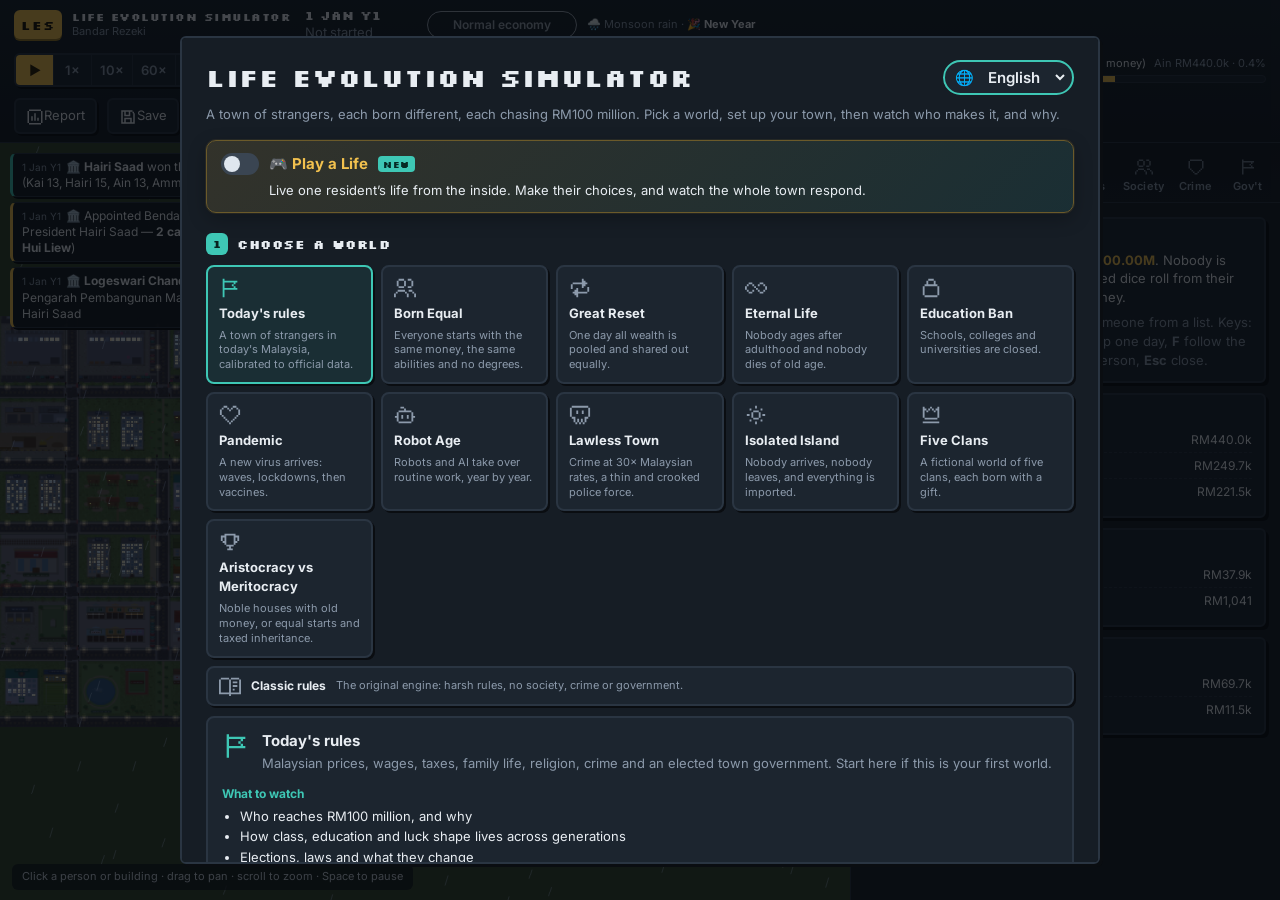
==== commit b375f871: "Redesigned portraits; art upgrade Phase 5A: inside schools, offices, shops, food places and hospital" ====
--- a/index.html
+++ b/index.html
@@ -152,12 +152,15 @@
 <script src="js/render/renderer.js"></script>
 <script src="js/render/artpack.js"></script>
 <script src="js/render/room.js"></script>
+<script src="js/render/public-room.js"></script>
 <script src="js/render/portrait.js"></script>
 <script src="assets/art/art-P1A.js"></script>
 <script src="assets/art/art-P1B.js"></script>
 <script src="assets/art/art-P1B-R.js"></script>
 <script src="assets/art/art-P3.js"></script>
 <script src="assets/art/art-P4.js"></script>
+<script src="assets/art/art-PR.js"></script>
+<script src="assets/art/art-P5A.js"></script>
 <script src="js/render/region-view.js"></script>
 <script src="js/ui/icons.js"></script>
 <script src="js/ui/charts.js"></script>
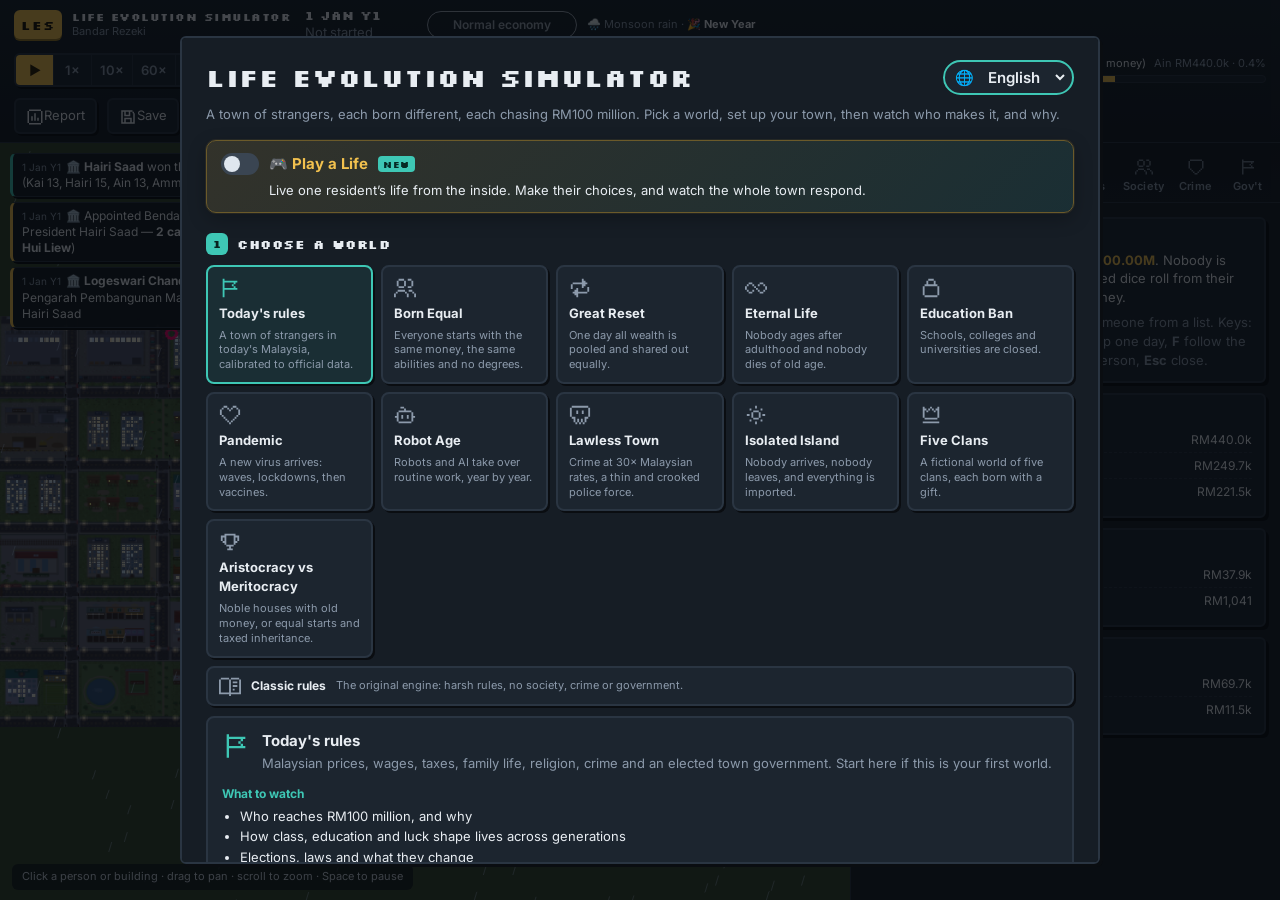
==== commit 4b8083ad: "Art upgrade Phase 5B: inside factories, police, courts, prisons, rehab, places of worship and leisur" ====
--- a/index.html
+++ b/index.html
@@ -161,6 +161,7 @@
 <script src="assets/art/art-P4.js"></script>
 <script src="assets/art/art-PR.js"></script>
 <script src="assets/art/art-P5A.js"></script>
+<script src="assets/art/art-P5B.js"></script>
 <script src="js/render/region-view.js"></script>
 <script src="js/ui/icons.js"></script>
 <script src="js/ui/charts.js"></script>
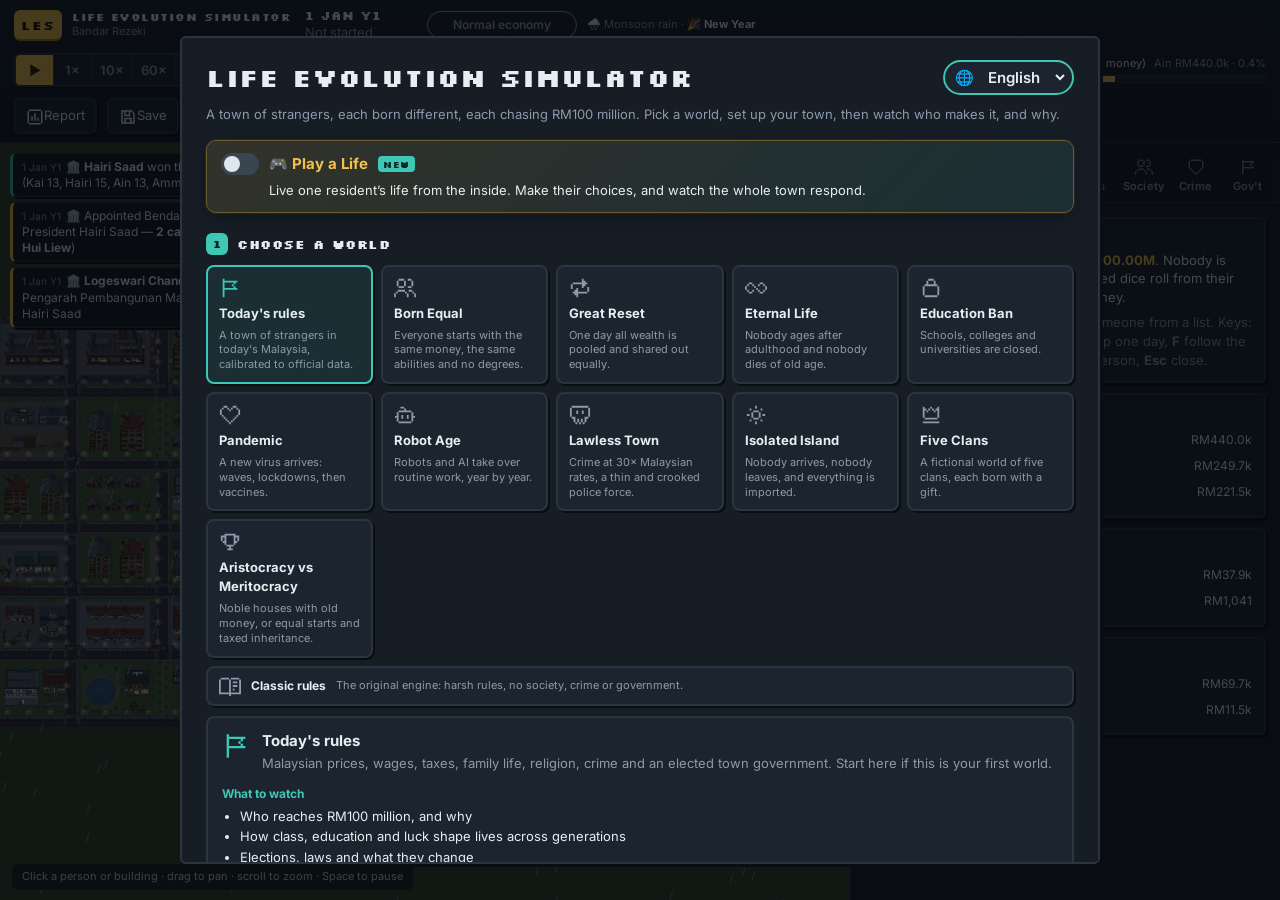
==== commit f6c8d5a8: "Art upgrade Phase 6: the town drawn from ChatGPT's pictures Building fronts (homes by country and ve" ====
--- a/index.html
+++ b/index.html
@@ -162,6 +162,7 @@
 <script src="assets/art/art-PR.js"></script>
 <script src="assets/art/art-P5A.js"></script>
 <script src="assets/art/art-P5B.js"></script>
+<script src="assets/art/art-P6.js"></script>
 <script src="js/render/region-view.js"></script>
 <script src="js/ui/icons.js"></script>
 <script src="js/ui/charts.js"></script>
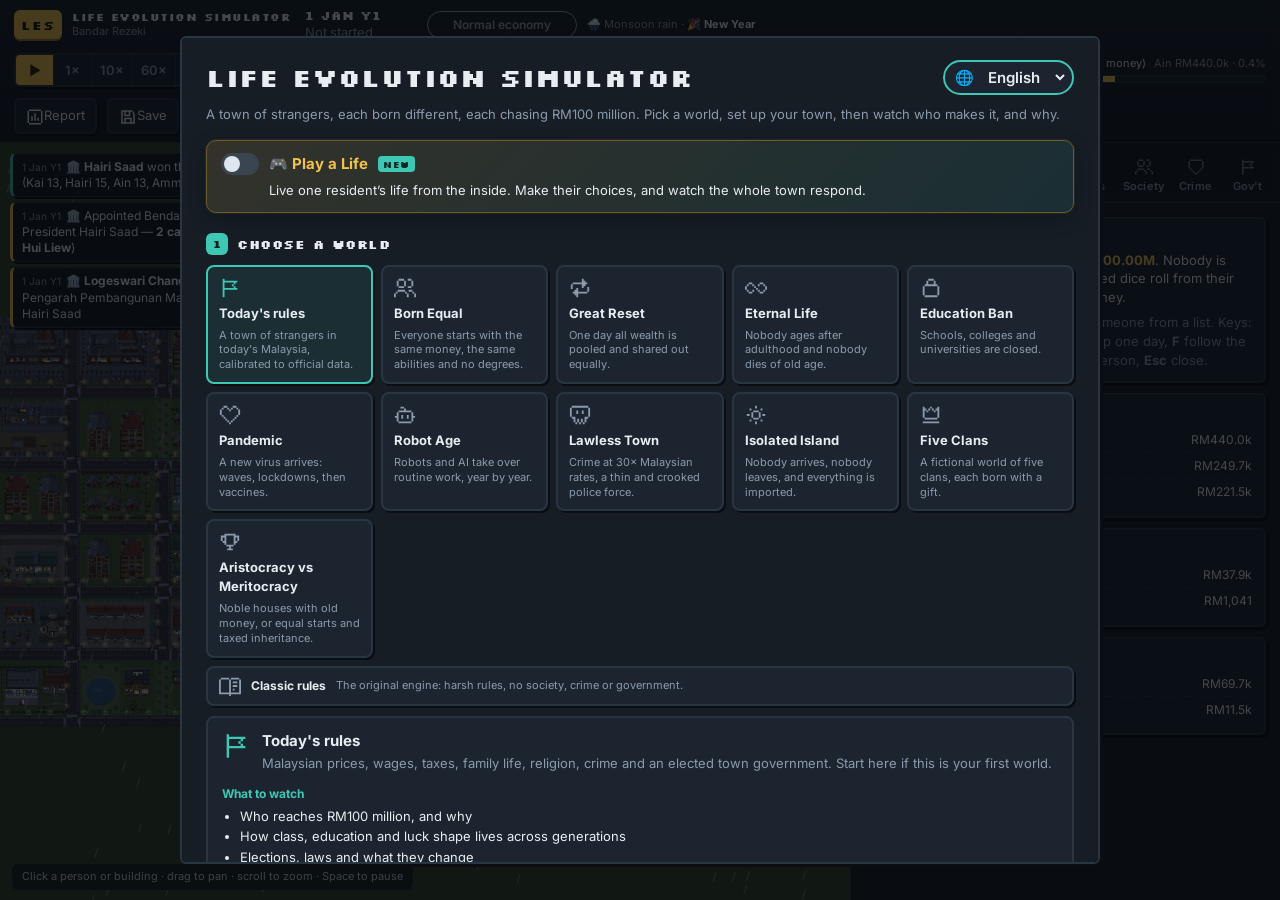
==== commit 8baa45a9: "Art upgrade Phase 7: streets, ground, fences and yards from ChatGPT's pictures Ground textures (gras" ====
--- a/index.html
+++ b/index.html
@@ -163,6 +163,7 @@
 <script src="assets/art/art-P5A.js"></script>
 <script src="assets/art/art-P5B.js"></script>
 <script src="assets/art/art-P6.js"></script>
+<script src="assets/art/art-P7.js"></script>
 <script src="js/render/region-view.js"></script>
 <script src="js/ui/icons.js"></script>
 <script src="js/ui/charts.js"></script>
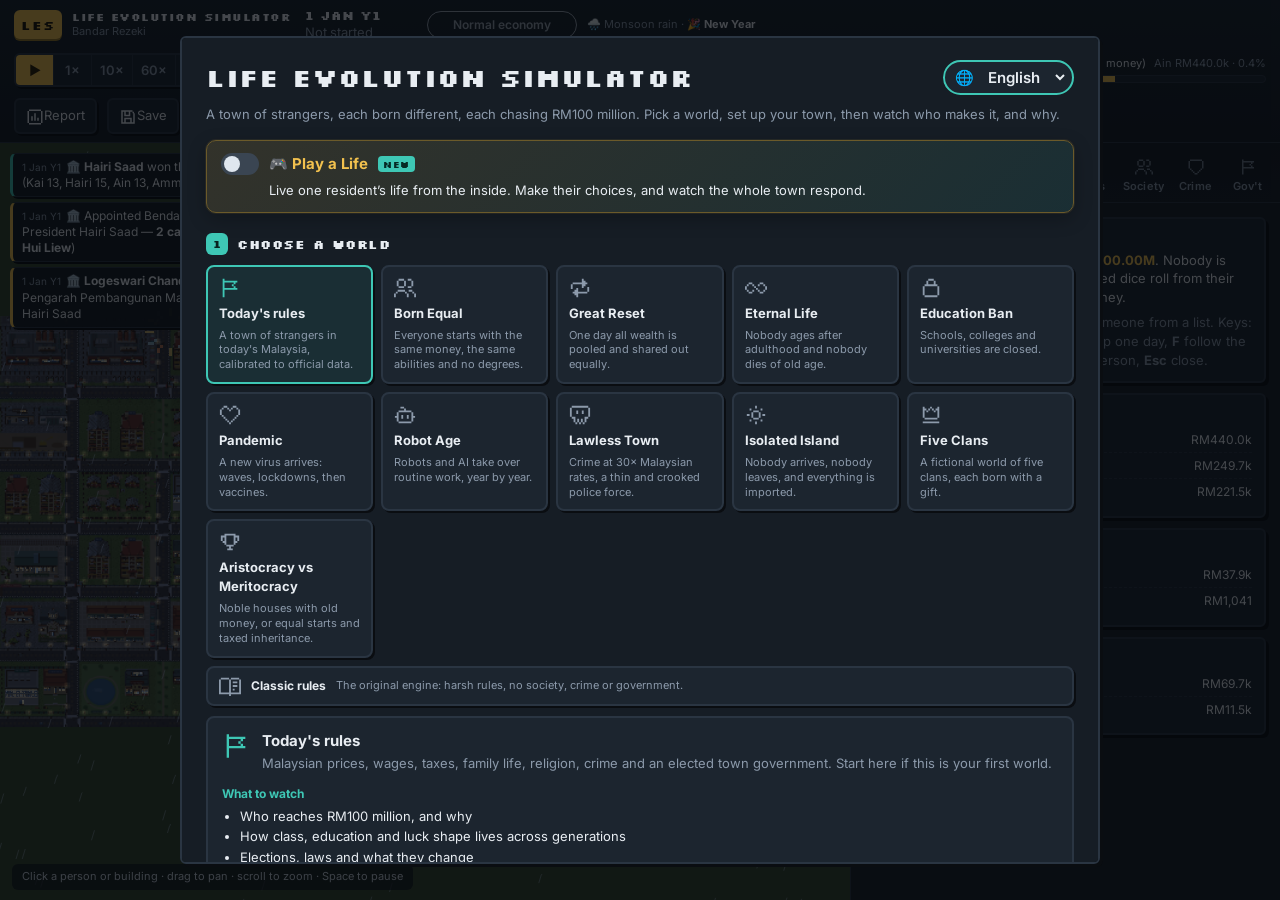
==== commit c277f24f: "Play a Life: redesigned and new life moments, friends, couples, traits, council votes - 320 life mom" ====
--- a/index.html
+++ b/index.html
@@ -101,6 +101,7 @@
 <script src="js/core/util.js"></script>
 <script src="js/core/i18n.js"></script>
 <script src="js/i18n/en.js"></script>
+<script src="js/i18n/en-moments.js"></script>
 <script src="js/data/countries/countries.js"></script>
 <script src="js/data/countries/my.js"></script>
 <script src="js/data/countries/uk.js"></script>
@@ -142,6 +143,11 @@
 <script src="js/sim/player-senior.js"></script>
 <script src="js/sim/player-flow.js"></script>
 <script src="js/sim/player-catalog.js"></script>
+<script src="js/sim/player-moments-data.js"></script>
+<script src="js/sim/player-moments.js"></script>
+<script src="js/sim/player-friends.js"></script>
+<script src="js/sim/player-couple.js"></script>
+<script src="js/sim/player-politics.js"></script>
 <script src="js/sim/world.js"></script>
 <script src="js/sim/save.js"></script>
 <script src="js/sim/calibration.js"></script>
--- a/css/style.css
+++ b/css/style.css
@@ -746,3 +746,38 @@
 .life-choices .key { display: inline-grid; place-items: center; min-width: 18px; height: 18px; margin-right: 6px; border-radius: 4px; background: #0f141a; border: 1px solid var(--line); font-size: 10px; color: var(--muted); }
 .life-keys { display: block; margin-top: 6px; font-size: 11px; }
 .life-tile:focus-visible, .life-choices button:focus-visible, .kin-acts button:focus-visible, .story-kin:focus-visible { outline: 2px solid var(--teal); outline-offset: 2px; }
+
+/* Play a Life: character traits, standing and closest people (player-moments.js) */
+.life-head:has(.life-char) { flex-wrap: wrap; }
+.life-char { flex: 1 1 100%; display: flex; flex-direction: column; gap: 3px; margin-top: 4px; }
+.life-traits { display: flex; flex-wrap: wrap; gap: 4px; }
+.life-trait { font-size: 11px; padding: 1px 6px; border-radius: 999px; background: rgba(42,157,143,0.15); border: 1px solid rgba(42,157,143,0.4); }
+.life-trait i { font-style: normal; letter-spacing: -1px; color: var(--teal); }
+.life-susp { color: var(--red); }
+/* Day planner, cleaner layout (Nov 2026): one column; the profile and decisions stay in the side panel. */
+.plan-cols { display: flex; flex-direction: column; gap: 8px; overflow-y: auto; }
+.plan-cols > div { overflow: visible; min-height: auto; }
+.plan-decide { display: none; }
+.plan-head { display: flex; align-items: center; gap: 10px; flex-wrap: wrap; }
+.plan-head h3 { margin: 0; font-size: 14px; }
+.plan-meta { color: var(--muted); font-size: 12px; flex: 1; }
+.plan-fold { padding: 1px 8px; }
+.plan-track { height: 54px; margin-top: 4px; }
+.plan-free { position: absolute; top: 6px; bottom: 6px; display: flex; align-items: center; padding: 0 8px; font-size: 11px; color: var(--muted); border: 1px dashed var(--line); border-radius: 7px; box-sizing: border-box; overflow: hidden; white-space: nowrap; }
+.plan-filter { display: flex; align-items: center; gap: 8px; flex-wrap: wrap; }
+.plan-filter .life-cats { margin: 0; }
+.plan-add { font-weight: 700; font-size: 13px; }
+.plan-filter .plan-search { flex: 1; min-width: 140px; width: auto; margin: 0; }
+.plan-list { display: grid; grid-template-columns: repeat(auto-fill, minmax(230px, 1fr)); gap: 6px; margin-top: 6px; }
+.plan-act { grid-template-columns: 1fr auto; margin: 0; }
+.plan-notnow { margin-top: 6px; }
+.plan-notnow summary { cursor: pointer; color: var(--muted); font-size: 12px; }
+@media (max-width: 760px) { .plan-decide { display: block; } }
+/* People page (plan part 4) */
+.fr-list { display: flex; flex-direction: column; gap: 6px; }
+.fr-card { display: flex; flex-direction: column; gap: 4px; padding: 6px 8px; border: 1px solid var(--line); border-radius: 9px; background: var(--panel-2); }
+.fr-card > div:first-child { display: flex; flex-wrap: wrap; align-items: center; gap: 6px; }
+.fr-bar { display: inline-block; width: 70px; height: 6px; border-radius: 3px; background: #0f141a; border: 1px solid var(--line); overflow: hidden; }
+.fr-bar i { display: block; height: 100%; background: var(--teal); }
+.fr-acts { display: flex; flex-wrap: wrap; gap: 4px; }
+.love-close { display: flex; align-items: center; gap: 8px; flex-wrap: wrap; } /* closeness with your partner (plan part 5) */
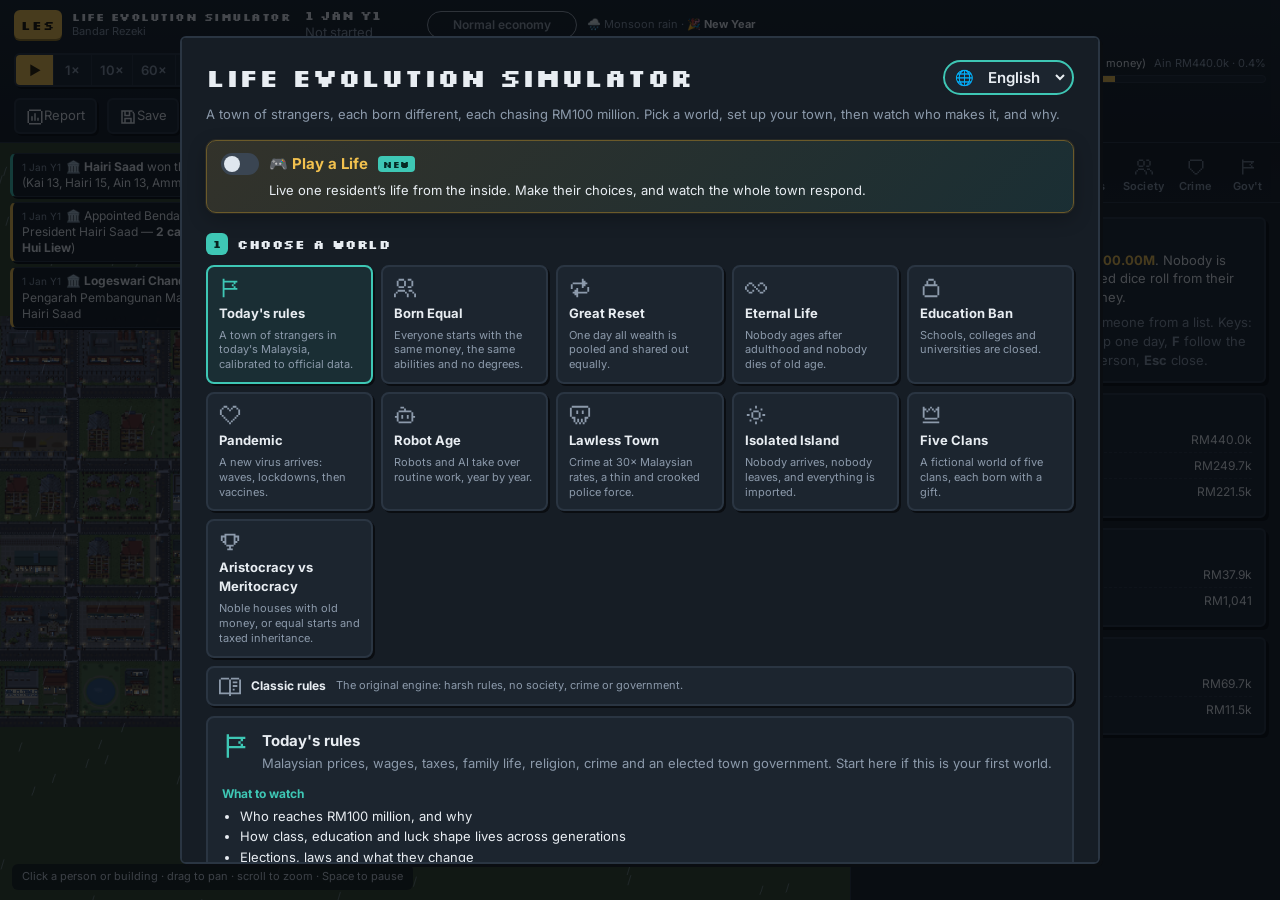
==== commit de822850: "Home buying step 1: owners, prices, mortgages, selling, inheritance (rules revision 13) Co-Authored-" ====
--- a/index.html
+++ b/index.html
@@ -118,6 +118,7 @@
 <script src="js/sim/actions.js"></script>
 <script src="js/sim/labour.js"></script>
 <script src="js/sim/finance.js"></script>
+<script src="js/sim/housing.js"></script>
 <script src="js/sim/family.js"></script>
 <script src="js/sim/migration.js"></script>
 <script src="js/sim/goals.js"></script>
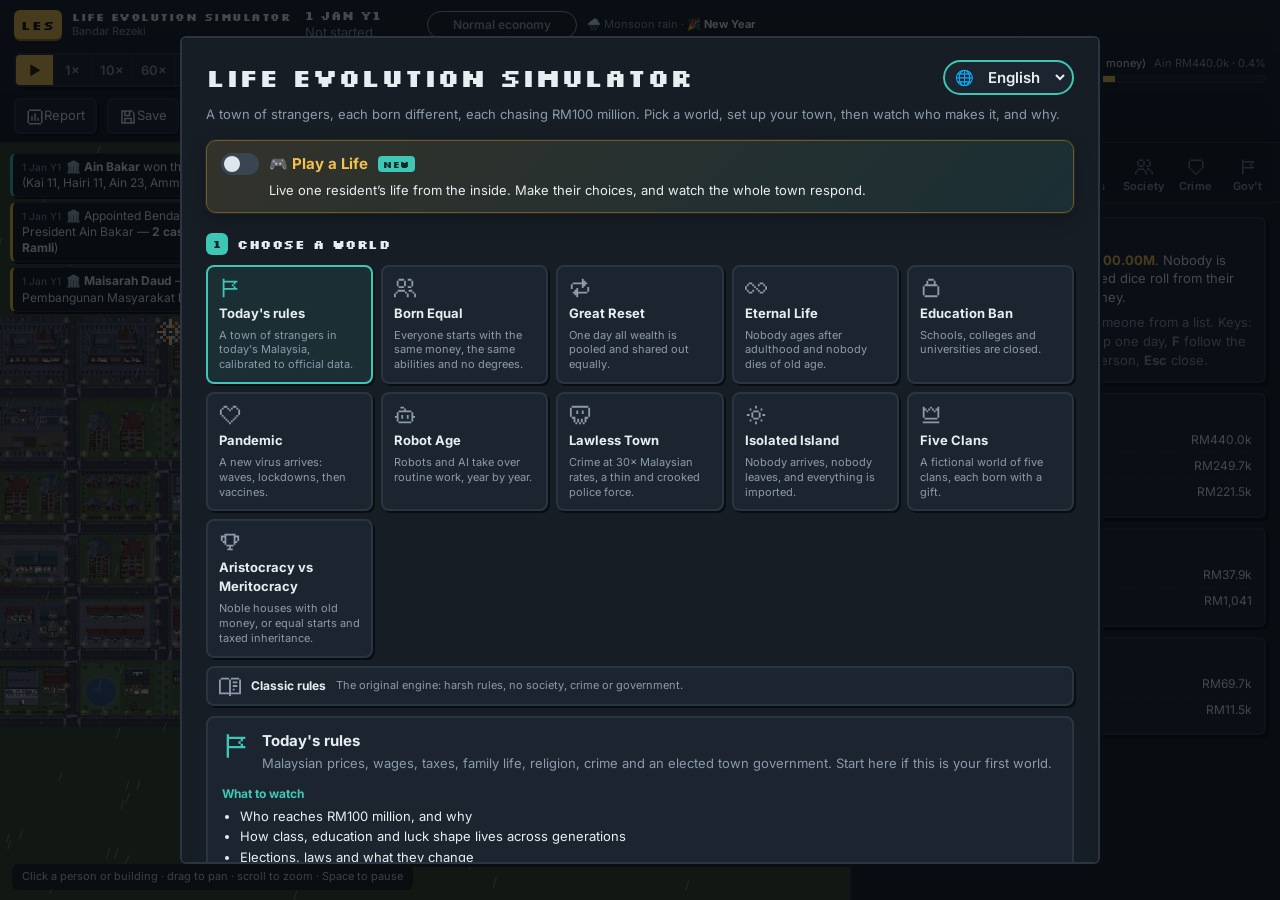
==== commit d3f04670: "Home buying step 4: Play a Life home card, buy/sell/pay off/ask parents/let actions, home moment sit" ====
--- a/index.html
+++ b/index.html
@@ -148,6 +148,7 @@
 <script src="js/sim/player-moments.js"></script>
 <script src="js/sim/player-friends.js"></script>
 <script src="js/sim/player-couple.js"></script>
+<script src="js/sim/player-home.js"></script>
 <script src="js/sim/player-politics.js"></script>
 <script src="js/sim/world.js"></script>
 <script src="js/sim/save.js"></script>
